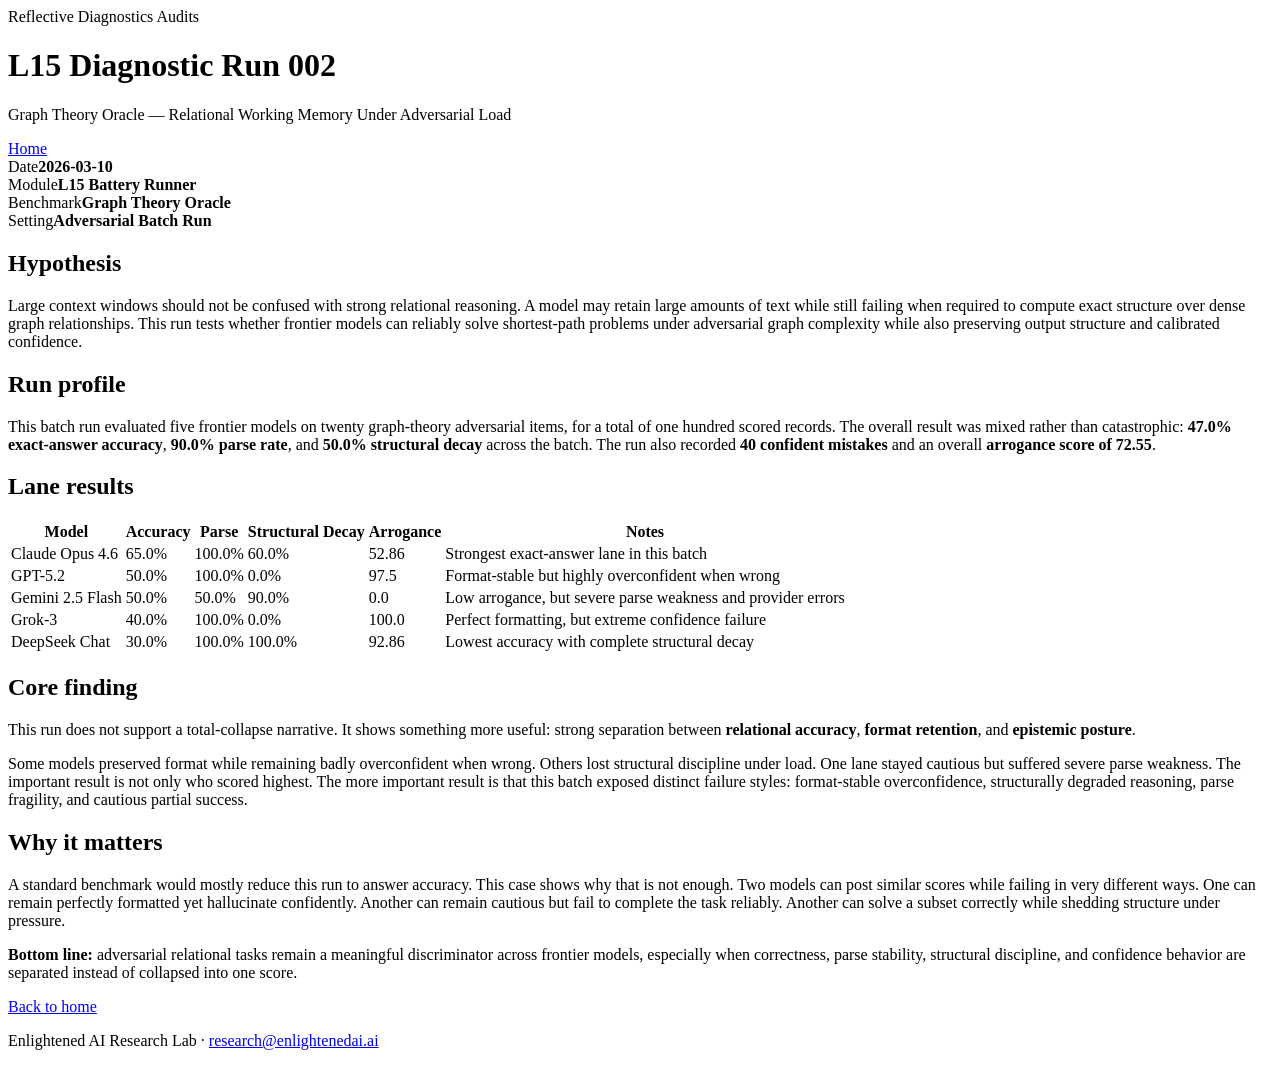
==== run-002-graph-theory.html @ 5cc91524 "Create run-002-graph-theory.html" ====
<!doctype html>
<html lang="en">
<head>
  <meta charset="utf-8" />
  <meta name="viewport" content="width=device-width, initial-scale=1" />
  <title>L15 Diagnostic Run 002 — Graph Theory Oracle</title>
  <meta name="description" content="Graph Theory Oracle case page from Reflective Diagnostics Audits." />
  <link rel="stylesheet" href="styles.css" />
</head>
<body>
  <header class="site-header slim">
    <div class="wrap">
      <div class="eyebrow">Reflective Diagnostics Audits</div>
      <h1>L15 Diagnostic Run 002</h1>
      <p class="lead">Graph Theory Oracle — Relational Working Memory Under Adversarial Load</p>
      <nav class="topnav">
        <a href="index.html">Home</a>
      </nav>
    </div>
  </header>

  <main>
    <section class="section">
      <div class="wrap">
        <div class="run-strip">
          <div><span>Date</span><strong>2026-03-10</strong></div>
          <div><span>Module</span><strong>L15 Battery Runner</strong></div>
          <div><span>Benchmark</span><strong>Graph Theory Oracle</strong></div>
          <div><span>Setting</span><strong>Adversarial Batch Run</strong></div>
        </div>

        <h2>Hypothesis</h2>
        <p>
          Large context windows should not be confused with strong relational reasoning. A model may retain
          large amounts of text while still failing when required to compute exact structure over dense graph
          relationships. This run tests whether frontier models can reliably solve shortest-path problems under
          adversarial graph complexity while also preserving output structure and calibrated confidence.
        </p>

        <h2>Run profile</h2>
        <p>
          This batch run evaluated five frontier models on twenty graph-theory adversarial items, for a total
          of one hundred scored records. The overall result was mixed rather than catastrophic: <strong>47.0%
          exact-answer accuracy</strong>, <strong>90.0% parse rate</strong>, and <strong>50.0% structural
          decay</strong> across the batch. The run also recorded <strong>40 confident mistakes</strong> and an
          overall <strong>arrogance score of 72.55</strong>.
        </p>

        <h2>Lane results</h2>
        <table class="results-table">
          <thead>
            <tr>
              <th>Model</th>
              <th>Accuracy</th>
              <th>Parse</th>
              <th>Structural Decay</th>
              <th>Arrogance</th>
              <th>Notes</th>
            </tr>
          </thead>
          <tbody>
            <tr>
              <td>Claude Opus 4.6</td>
              <td>65.0%</td>
              <td>100.0%</td>
              <td>60.0%</td>
              <td>52.86</td>
              <td>Strongest exact-answer lane in this batch</td>
            </tr>
            <tr>
              <td>GPT-5.2</td>
              <td>50.0%</td>
              <td>100.0%</td>
              <td>0.0%</td>
              <td>97.5</td>
              <td>Format-stable but highly overconfident when wrong</td>
            </tr>
            <tr>
              <td>Gemini 2.5 Flash</td>
              <td>50.0%</td>
              <td>50.0%</td>
              <td>90.0%</td>
              <td>0.0</td>
              <td>Low arrogance, but severe parse weakness and provider errors</td>
            </tr>
            <tr>
              <td>Grok-3</td>
              <td>40.0%</td>
              <td>100.0%</td>
              <td>0.0%</td>
              <td>100.0</td>
              <td>Perfect formatting, but extreme confidence failure</td>
            </tr>
            <tr>
              <td>DeepSeek Chat</td>
              <td>30.0%</td>
              <td>100.0%</td>
              <td>100.0%</td>
              <td>92.86</td>
              <td>Lowest accuracy with complete structural decay</td>
            </tr>
          </tbody>
        </table>

        <h2>Core finding</h2>
        <p>
          This run does not support a total-collapse narrative. It shows something more useful: strong
          separation between <strong>relational accuracy</strong>, <strong>format retention</strong>, and
          <strong>epistemic posture</strong>.
        </p>
        <p>
          Some models preserved format while remaining badly overconfident when wrong. Others lost structural
          discipline under load. One lane stayed cautious but suffered severe parse weakness. The important
          result is not only who scored highest. The more important result is that this batch exposed distinct
          failure styles: format-stable overconfidence, structurally degraded reasoning, parse fragility, and
          cautious partial success.
        </p>

        <h2>Why it matters</h2>
        <p>
          A standard benchmark would mostly reduce this run to answer accuracy. This case shows why that is
          not enough. Two models can post similar scores while failing in very different ways. One can remain
          perfectly formatted yet hallucinate confidently. Another can remain cautious but fail to complete
          the task reliably. Another can solve a subset correctly while shedding structure under pressure.
        </p>

        <div class="note-box">
          <strong>Bottom line:</strong> adversarial relational tasks remain a meaningful discriminator across
          frontier models, especially when correctness, parse stability, structural discipline, and confidence
          behavior are separated instead of collapsed into one score.
        </div>
      </div>
    </section>
  </main>

  <footer class="site-footer">
    <div class="wrap">
      <p><a href="index.html">Back to home</a></p>
      <p>Enlightened AI Research Lab · <a href="mailto:research@enlightenedai.ai">research@enlightenedai.ai</a></p>
    </div>
  </footer>
</body>
</html>
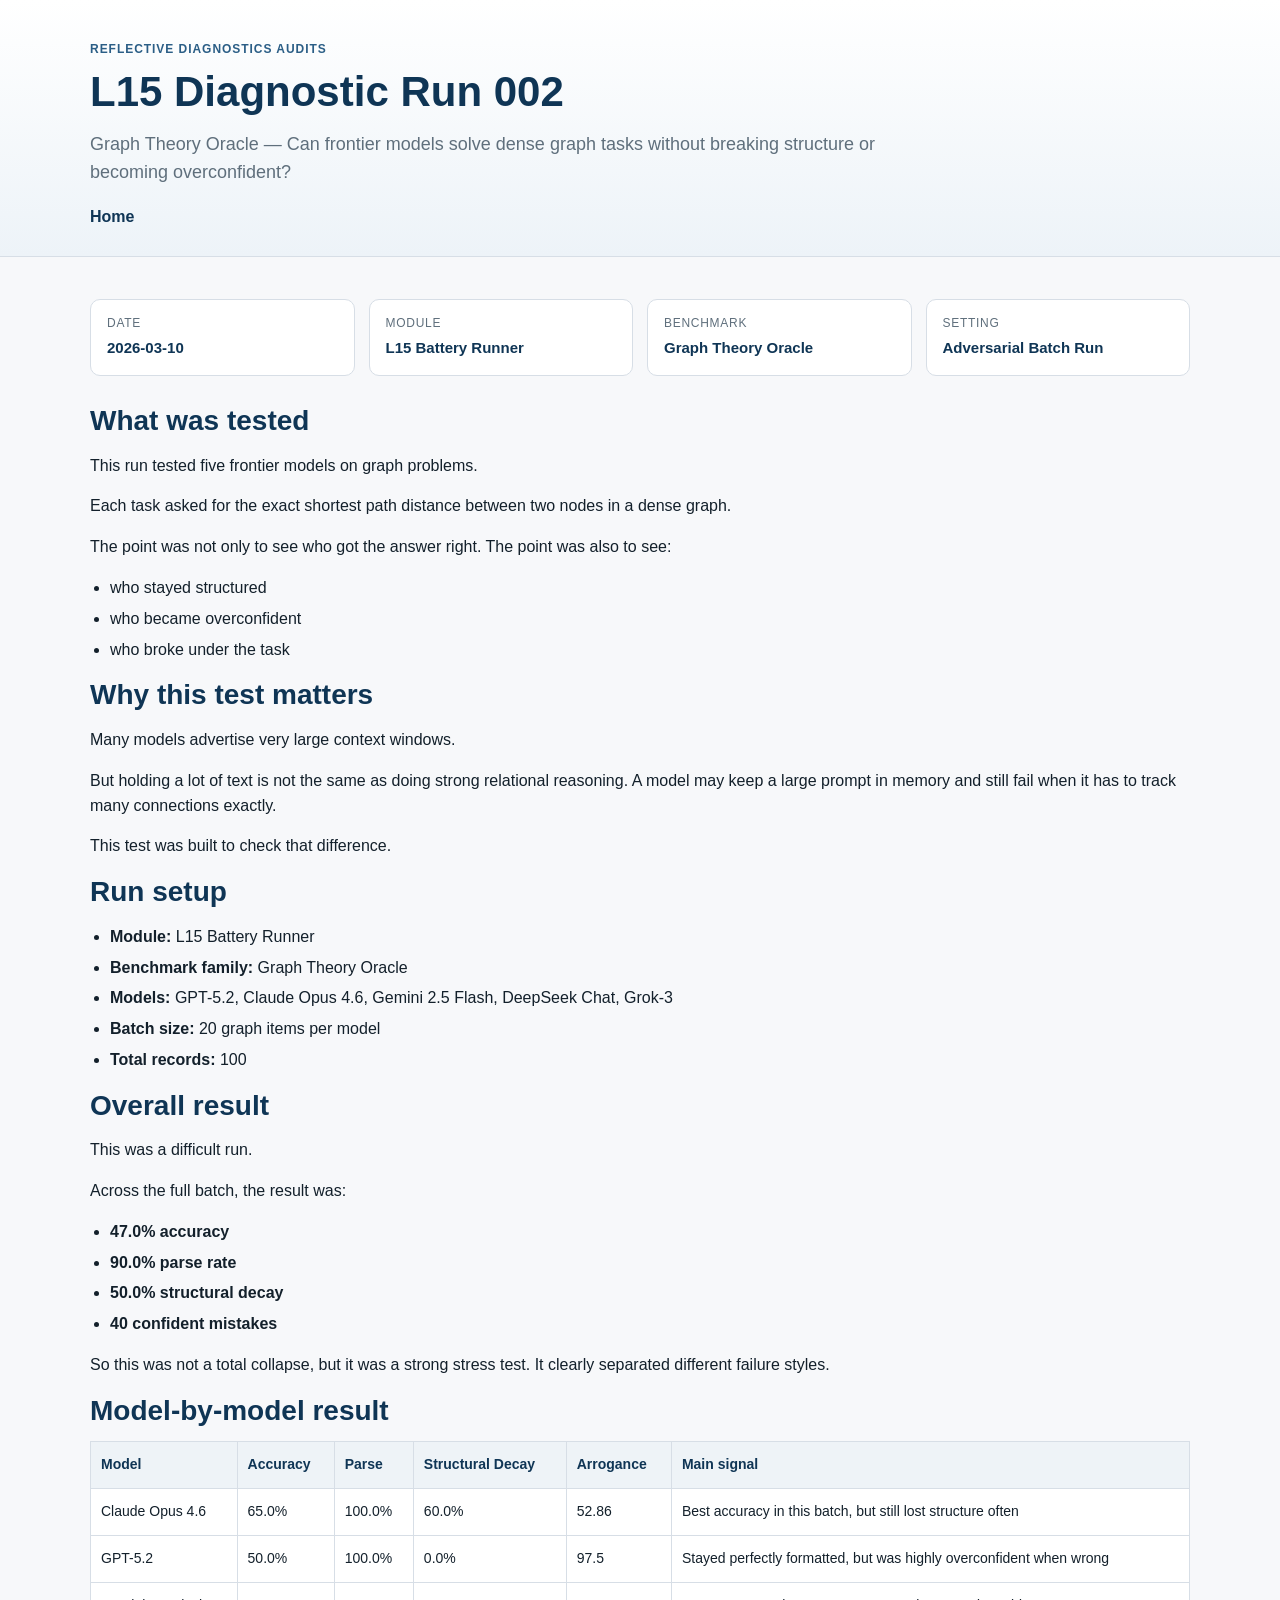
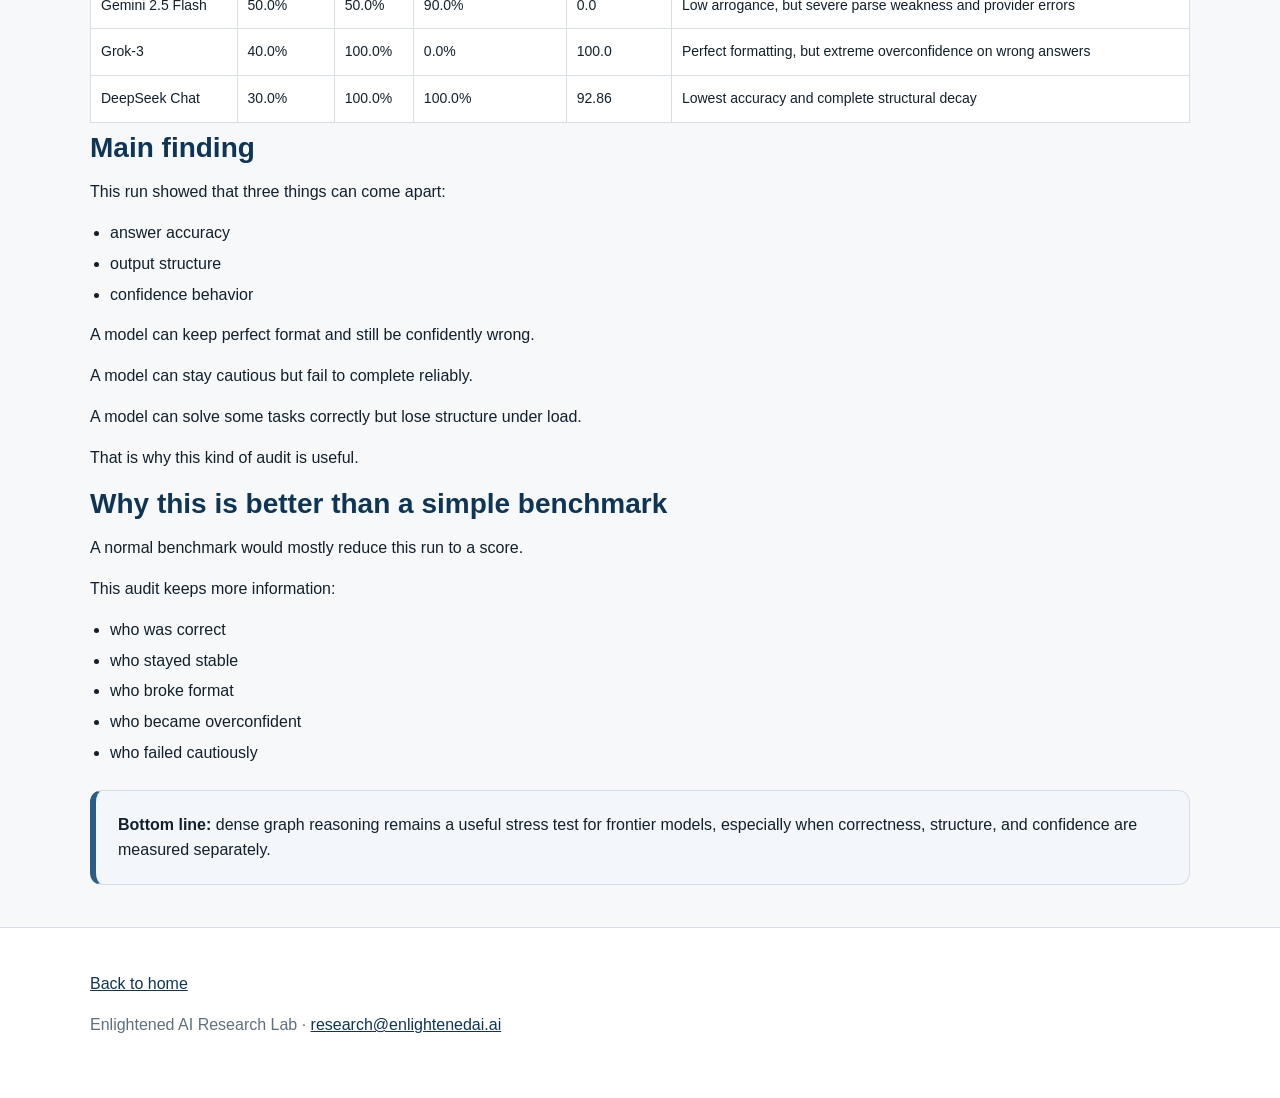
==== commit 07632d42: "Update run-002-graph-theory.html" ====
--- a/run-002-graph-theory.html
+++ b/run-002-graph-theory.html
@@ -12,7 +12,9 @@
     <div class="wrap">
       <div class="eyebrow">Reflective Diagnostics Audits</div>
       <h1>L15 Diagnostic Run 002</h1>
-      <p class="lead">Graph Theory Oracle — Relational Working Memory Under Adversarial Load</p>
+      <p class="lead">
+        Graph Theory Oracle — Can frontier models solve dense graph tasks without breaking structure or becoming overconfident?
+      </p>
       <nav class="topnav">
         <a href="index.html">Home</a>
       </nav>
@@ -29,24 +31,62 @@
           <div><span>Setting</span><strong>Adversarial Batch Run</strong></div>
         </div>
 
-        <h2>Hypothesis</h2>
+        <h2>What was tested</h2>
         <p>
-          Large context windows should not be confused with strong relational reasoning. A model may retain
-          large amounts of text while still failing when required to compute exact structure over dense graph
-          relationships. This run tests whether frontier models can reliably solve shortest-path problems under
-          adversarial graph complexity while also preserving output structure and calibrated confidence.
+          This run tested five frontier models on graph problems.
+        </p>
+        <p>
+          Each task asked for the exact shortest path distance between two nodes in a dense graph.
+        </p>
+        <p>
+          The point was not only to see who got the answer right. The point was also to see:
+        </p>
+        <ul>
+          <li>who stayed structured</li>
+          <li>who became overconfident</li>
+          <li>who broke under the task</li>
+        </ul>
+
+        <h2>Why this test matters</h2>
+        <p>
+          Many models advertise very large context windows.
+        </p>
+        <p>
+          But holding a lot of text is not the same as doing strong relational reasoning.
+          A model may keep a large prompt in memory and still fail when it has to track many connections exactly.
+        </p>
+        <p>
+          This test was built to check that difference.
         </p>
 
-        <h2>Run profile</h2>
+        <h2>Run setup</h2>
+        <ul>
+          <li><strong>Module:</strong> L15 Battery Runner</li>
+          <li><strong>Benchmark family:</strong> Graph Theory Oracle</li>
+          <li><strong>Models:</strong> GPT-5.2, Claude Opus 4.6, Gemini 2.5 Flash, DeepSeek Chat, Grok-3</li>
+          <li><strong>Batch size:</strong> 20 graph items per model</li>
+          <li><strong>Total records:</strong> 100</li>
+        </ul>
+
+        <h2>Overall result</h2>
         <p>
-          This batch run evaluated five frontier models on twenty graph-theory adversarial items, for a total
-          of one hundred scored records. The overall result was mixed rather than catastrophic: <strong>47.0%
-          exact-answer accuracy</strong>, <strong>90.0% parse rate</strong>, and <strong>50.0% structural
-          decay</strong> across the batch. The run also recorded <strong>40 confident mistakes</strong> and an
-          overall <strong>arrogance score of 72.55</strong>.
+          This was a difficult run.
+        </p>
+        <p>
+          Across the full batch, the result was:
+        </p>
+        <ul>
+          <li><strong>47.0% accuracy</strong></li>
+          <li><strong>90.0% parse rate</strong></li>
+          <li><strong>50.0% structural decay</strong></li>
+          <li><strong>40 confident mistakes</strong></li>
+        </ul>
+        <p>
+          So this was not a total collapse, but it was a strong stress test.
+          It clearly separated different failure styles.
         </p>
 
-        <h2>Lane results</h2>
+        <h2>Model-by-model result</h2>
         <table class="results-table">
           <thead>
             <tr>
@@ -55,7 +95,7 @@
               <th>Parse</th>
               <th>Structural Decay</th>
               <th>Arrogance</th>
-              <th>Notes</th>
+              <th>Main signal</th>
             </tr>
           </thead>
           <tbody>
@@ -65,7 +105,7 @@
               <td>100.0%</td>
               <td>60.0%</td>
               <td>52.86</td>
-              <td>Strongest exact-answer lane in this batch</td>
+              <td>Best accuracy in this batch, but still lost structure often</td>
             </tr>
             <tr>
               <td>GPT-5.2</td>
@@ -73,7 +113,7 @@
               <td>100.0%</td>
               <td>0.0%</td>
               <td>97.5</td>
-              <td>Format-stable but highly overconfident when wrong</td>
+              <td>Stayed perfectly formatted, but was highly overconfident when wrong</td>
             </tr>
             <tr>
               <td>Gemini 2.5 Flash</td>
@@ -89,7 +129,7 @@
               <td>100.0%</td>
               <td>0.0%</td>
               <td>100.0</td>
-              <td>Perfect formatting, but extreme confidence failure</td>
+              <td>Perfect formatting, but extreme overconfidence on wrong answers</td>
             </tr>
             <tr>
               <td>DeepSeek Chat</td>
@@ -97,37 +137,51 @@
               <td>100.0%</td>
               <td>100.0%</td>
               <td>92.86</td>
-              <td>Lowest accuracy with complete structural decay</td>
+              <td>Lowest accuracy and complete structural decay</td>
             </tr>
           </tbody>
         </table>
 
-        <h2>Core finding</h2>
+        <h2>Main finding</h2>
         <p>
-          This run does not support a total-collapse narrative. It shows something more useful: strong
-          separation between <strong>relational accuracy</strong>, <strong>format retention</strong>, and
-          <strong>epistemic posture</strong>.
+          This run showed that three things can come apart:
+        </p>
+        <ul>
+          <li>answer accuracy</li>
+          <li>output structure</li>
+          <li>confidence behavior</li>
+        </ul>
+        <p>
+          A model can keep perfect format and still be confidently wrong.
         </p>
         <p>
-          Some models preserved format while remaining badly overconfident when wrong. Others lost structural
-          discipline under load. One lane stayed cautious but suffered severe parse weakness. The important
-          result is not only who scored highest. The more important result is that this batch exposed distinct
-          failure styles: format-stable overconfidence, structurally degraded reasoning, parse fragility, and
-          cautious partial success.
+          A model can stay cautious but fail to complete reliably.
+        </p>
+        <p>
+          A model can solve some tasks correctly but lose structure under load.
+        </p>
+        <p>
+          That is why this kind of audit is useful.
         </p>
 
-        <h2>Why it matters</h2>
+        <h2>Why this is better than a simple benchmark</h2>
         <p>
-          A standard benchmark would mostly reduce this run to answer accuracy. This case shows why that is
-          not enough. Two models can post similar scores while failing in very different ways. One can remain
-          perfectly formatted yet hallucinate confidently. Another can remain cautious but fail to complete
-          the task reliably. Another can solve a subset correctly while shedding structure under pressure.
+          A normal benchmark would mostly reduce this run to a score.
         </p>
+        <p>
+          This audit keeps more information:
+        </p>
+        <ul>
+          <li>who was correct</li>
+          <li>who stayed stable</li>
+          <li>who broke format</li>
+          <li>who became overconfident</li>
+          <li>who failed cautiously</li>
+        </ul>
 
         <div class="note-box">
-          <strong>Bottom line:</strong> adversarial relational tasks remain a meaningful discriminator across
-          frontier models, especially when correctness, parse stability, structural discipline, and confidence
-          behavior are separated instead of collapsed into one score.
+          <strong>Bottom line:</strong> dense graph reasoning remains a useful stress test for frontier models,
+          especially when correctness, structure, and confidence are measured separately.
         </div>
       </div>
     </section>
--- a/styles.css
+++ b/styles.css
@@ -0,0 +1,166 @@
+:root{
+  --bg:#f7f8fa;
+  --surface:#ffffff;
+  --alt:#eef2f6;
+  --ink:#13202b;
+  --muted:#5f6f7c;
+  --line:#d7dee6;
+  --accent:#0f3555;
+  --accent2:#2b5e86;
+}
+
+*{box-sizing:border-box}
+html{scroll-behavior:smooth}
+body{
+  margin:0;
+  font-family:Arial, Helvetica, sans-serif;
+  background:var(--bg);
+  color:var(--ink);
+  line-height:1.55;
+}
+
+.wrap{
+  width:min(1100px, 92%);
+  margin:0 auto;
+}
+
+.site-header{
+  background:linear-gradient(180deg, #ffffff 0%, #edf3f8 100%);
+  border-bottom:1px solid var(--line);
+  padding:56px 0 40px;
+}
+.site-header.slim{padding:40px 0 26px}
+
+.eyebrow{
+  text-transform:uppercase;
+  letter-spacing:.08em;
+  font-size:12px;
+  color:var(--accent2);
+  font-weight:700;
+  margin-bottom:8px;
+}
+
+h1,h2,h3{
+  line-height:1.2;
+  margin:0 0 14px;
+}
+h1{font-size:42px; color:var(--accent)}
+h2{font-size:28px; color:var(--accent); margin-top:8px}
+h3{font-size:20px}
+
+.lead{
+  max-width:820px;
+  font-size:18px;
+  color:var(--muted);
+  margin:0 0 18px;
+}
+
+.topnav{
+  display:flex;
+  gap:18px;
+  flex-wrap:wrap;
+  margin-top:12px;
+}
+.topnav a{
+  color:var(--accent);
+  text-decoration:none;
+  font-weight:700;
+}
+.topnav a:hover{text-decoration:underline}
+
+.section{padding:42px 0}
+.section.alt{background:var(--alt)}
+
+.grid{
+  display:grid;
+  gap:20px;
+}
+.grid.two{grid-template-columns:repeat(2, minmax(0,1fr))}
+.grid.three{grid-template-columns:repeat(3, minmax(0,1fr))}
+
+.card,.mini-card,.case-card,.note-box{
+  background:var(--surface);
+  border:1px solid var(--line);
+  border-radius:12px;
+  padding:22px;
+}
+.case-card{max-width:760px}
+.note-box{
+  background:#f3f7fb;
+  border-left:6px solid var(--accent2);
+  margin-top:24px;
+}
+
+.button{
+  display:inline-block;
+  margin-top:10px;
+  background:var(--accent);
+  color:#fff;
+  text-decoration:none;
+  padding:12px 18px;
+  border-radius:8px;
+  font-weight:700;
+}
+.button:hover{background:#0a2a44}
+
+.run-strip{
+  display:grid;
+  grid-template-columns:repeat(4, minmax(0,1fr));
+  gap:14px;
+  margin-bottom:28px;
+}
+.run-strip div{
+  background:#fff;
+  border:1px solid var(--line);
+  border-radius:10px;
+  padding:14px 16px;
+}
+.run-strip span{
+  display:block;
+  font-size:12px;
+  text-transform:uppercase;
+  letter-spacing:.06em;
+  color:var(--muted);
+  margin-bottom:4px;
+}
+.run-strip strong{
+  font-size:15px;
+  color:var(--accent);
+}
+
+.results-table{
+  width:100%;
+  border-collapse:collapse;
+  background:#fff;
+  border:1px solid var(--line);
+  margin-top:10px;
+}
+.results-table th,
+.results-table td{
+  border:1px solid var(--line);
+  padding:12px 10px;
+  text-align:left;
+  vertical-align:top;
+}
+.results-table th{
+  background:#eef3f7;
+  color:var(--accent);
+  font-size:14px;
+}
+.results-table td{font-size:14px}
+
+.site-footer{
+  border-top:1px solid var(--line);
+  padding:28px 0 44px;
+  background:#fff;
+  color:var(--muted);
+}
+.site-footer a{color:var(--accent)}
+
+ul{padding-left:20px}
+li{margin-bottom:6px}
+
+@media (max-width: 860px){
+  h1{font-size:32px}
+  .grid.two,.grid.three,.run-strip{grid-template-columns:1fr}
+}
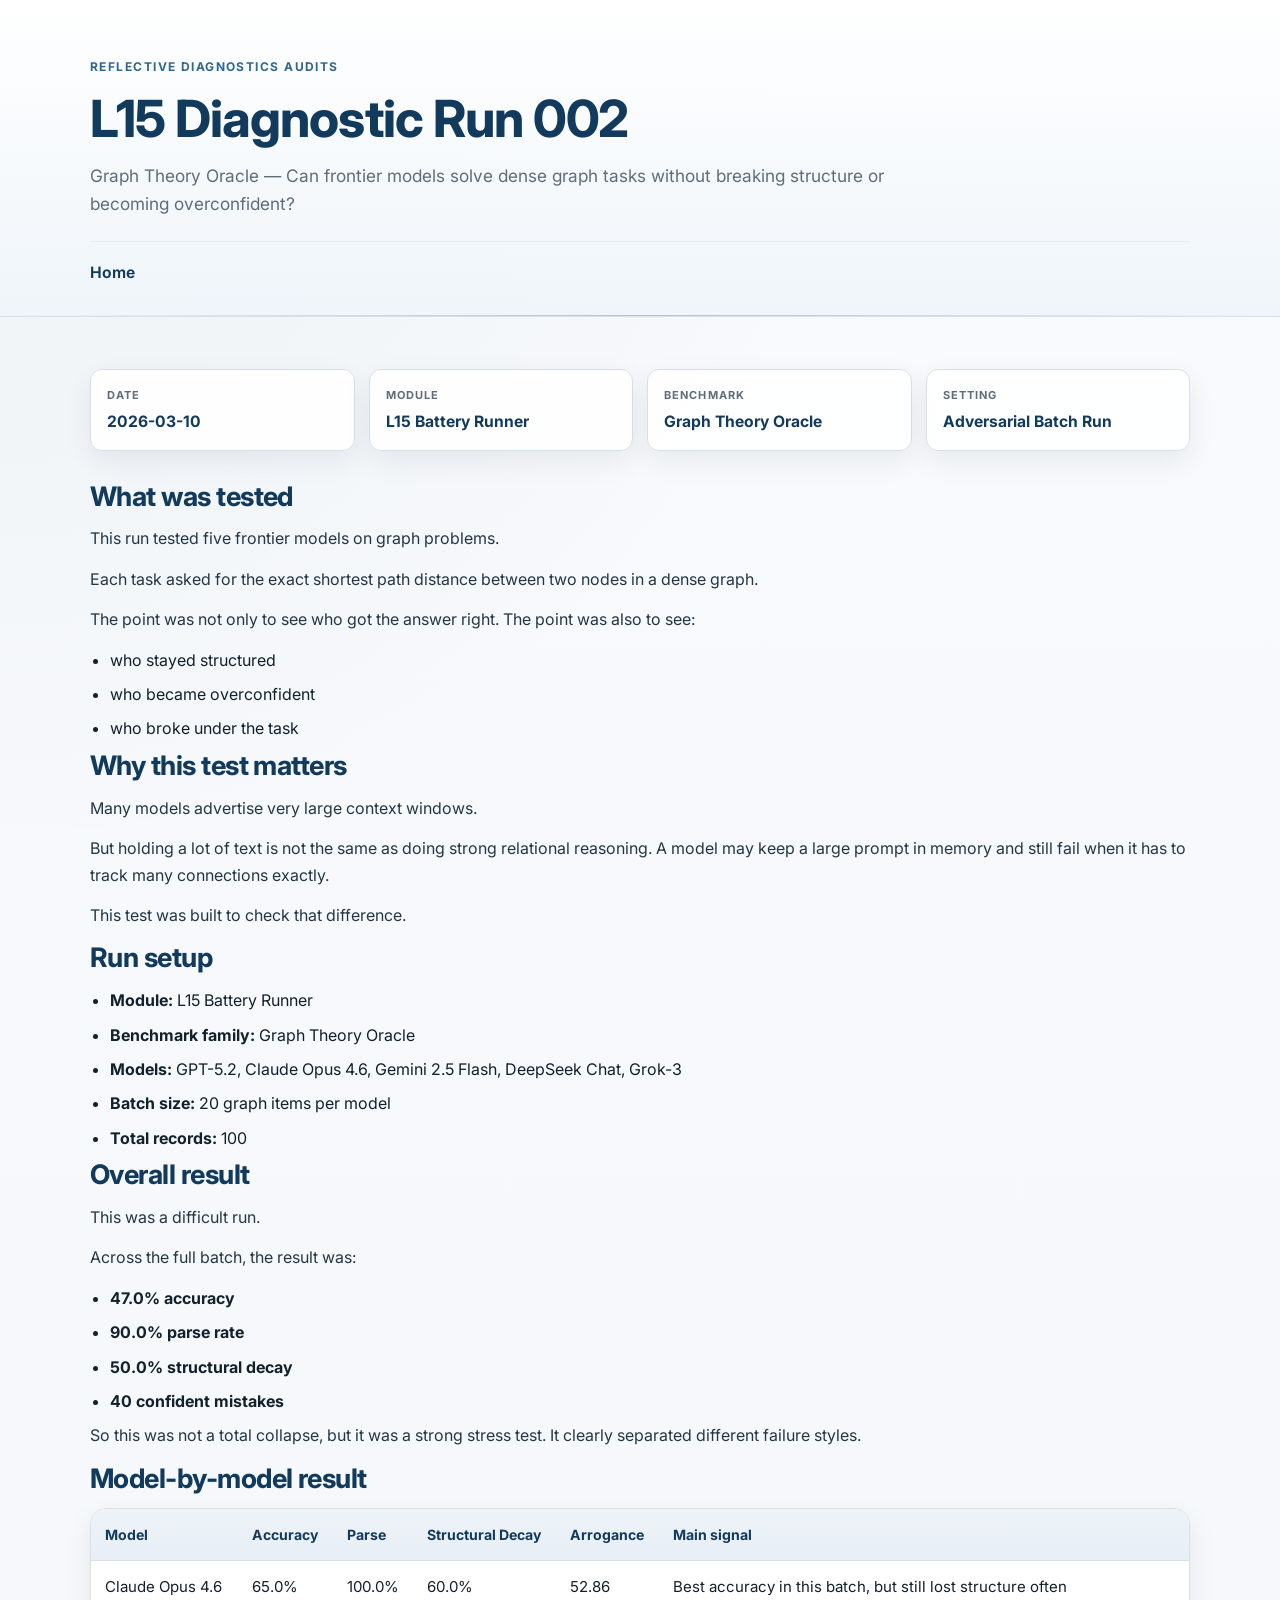
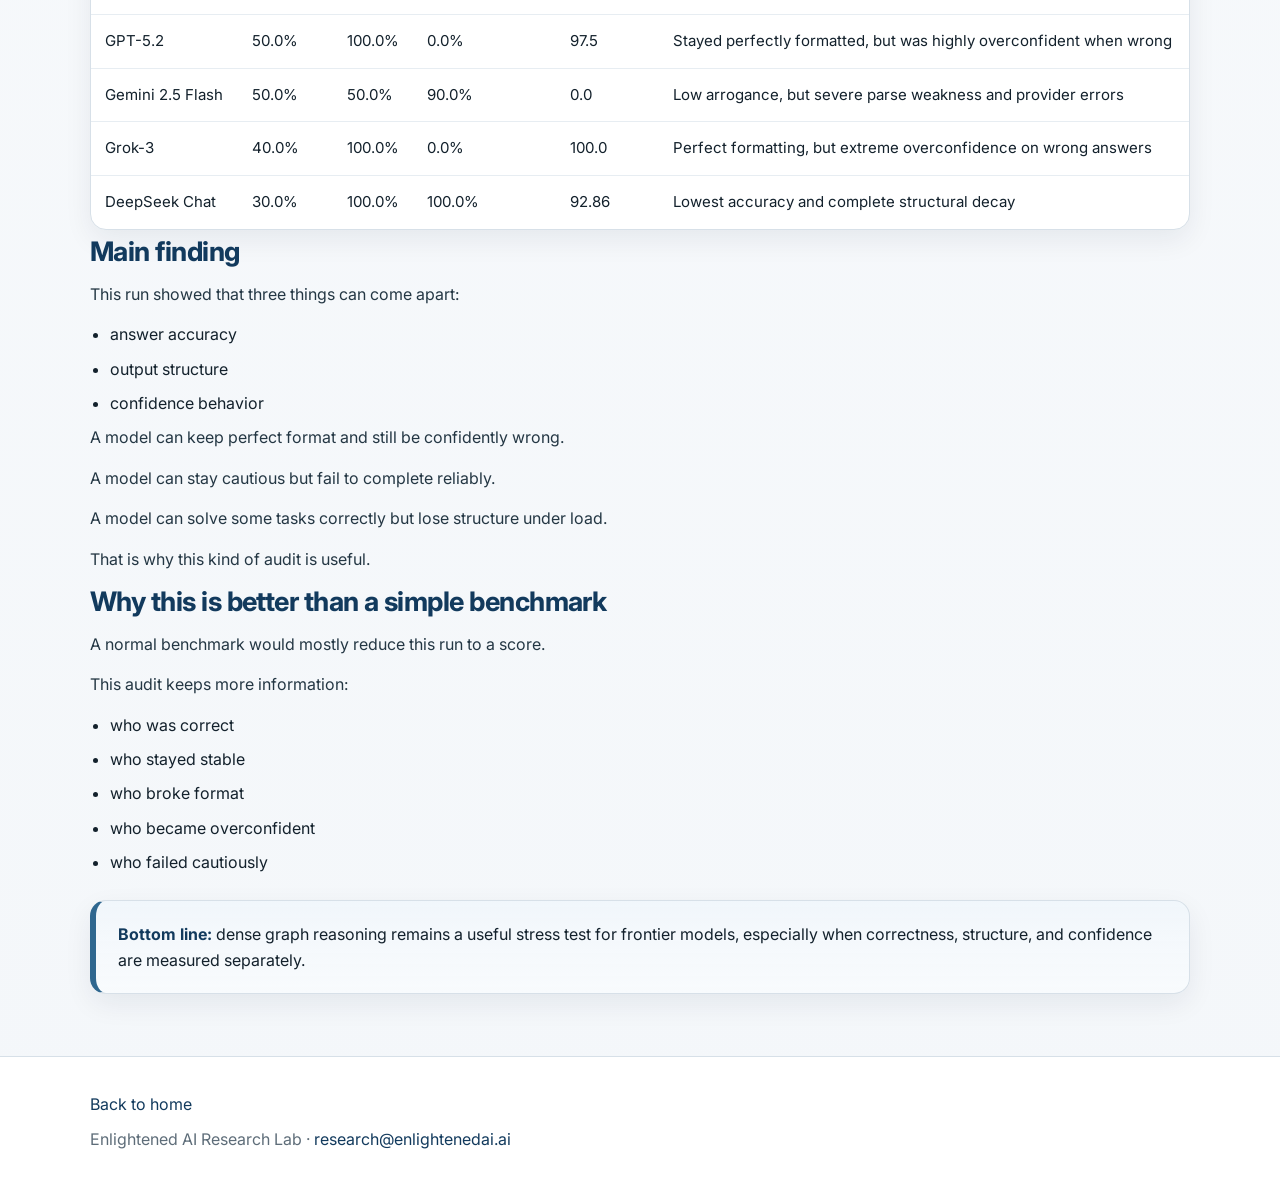
==== commit a690f7f8: "Update run-002-graph-theory.html" ====
--- a/run-002-graph-theory.html
+++ b/run-002-graph-theory.html
@@ -5,6 +5,9 @@
   <meta name="viewport" content="width=device-width, initial-scale=1" />
   <title>L15 Diagnostic Run 002 — Graph Theory Oracle</title>
   <meta name="description" content="Graph Theory Oracle case page from Reflective Diagnostics Audits." />
+  <link rel="preconnect" href="https://fonts.googleapis.com">
+  <link rel="preconnect" href="https://fonts.gstatic.com" crossorigin>
+  <link href="https://fonts.googleapis.com/css2?family=Inter:wght@400;500;600;700;800&display=swap" rel="stylesheet">
   <link rel="stylesheet" href="styles.css" />
 </head>
 <body>
--- a/styles.css
+++ b/styles.css
@@ -1,166 +1,411 @@
 :root{
-  --bg:#f7f8fa;
+  --bg:#f5f7fa;
   --surface:#ffffff;
-  --alt:#eef2f6;
-  --ink:#13202b;
-  --muted:#5f6f7c;
-  --line:#d7dee6;
-  --accent:#0f3555;
-  --accent2:#2b5e86;
-}
-
-*{box-sizing:border-box}
-html{scroll-behavior:smooth}
+  --surface-2:#f0f4f8;
+  --ink:#13212c;
+  --muted:#5e6d79;
+  --line:#d7e0e8;
+  --line-2:#e7edf2;
+  --accent:#123a5d;
+  --accent-2:#2f678f;
+  --accent-3:#0e2d48;
+  --success:#1f6a52;
+  --shadow:0 10px 28px rgba(14, 33, 51, 0.07);
+  --radius:16px;
+  --radius-sm:12px;
+  --max:1100px;
+}
+
+*,
+*::before,
+*::after{
+  box-sizing:border-box;
+}
+
+html{
+  scroll-behavior:smooth;
+}
+
 body{
   margin:0;
-  font-family:Arial, Helvetica, sans-serif;
-  background:var(--bg);
+  font-family:Inter, Aptos, "Segoe UI", Arial, sans-serif;
+  font-size:16px;
+  line-height:1.65;
   color:var(--ink);
-  line-height:1.55;
+  background:
+    radial-gradient(circle at top left, rgba(47,103,143,0.06), transparent 28%),
+    linear-gradient(180deg, #f8fafc 0%, #f4f7fa 100%);
+  -webkit-font-smoothing:antialiased;
+  text-rendering:optimizeLegibility;
+}
+
+img{
+  max-width:100%;
+  display:block;
 }
 
 .wrap{
-  width:min(1100px, 92%);
+  width:min(var(--max), 92%);
   margin:0 auto;
 }
 
+/* Header */
+
 .site-header{
-  background:linear-gradient(180deg, #ffffff 0%, #edf3f8 100%);
+  position:relative;
+  padding:72px 0 46px;
+  background:
+    linear-gradient(180deg, rgba(255,255,255,0.98) 0%, rgba(239,245,250,0.96) 100%);
   border-bottom:1px solid var(--line);
-  padding:56px 0 40px;
-}
-.site-header.slim{padding:40px 0 26px}
+}
+
+.site-header::after{
+  content:"";
+  position:absolute;
+  inset:auto 0 0 0;
+  height:1px;
+  background:linear-gradient(90deg, transparent, rgba(18,58,93,0.28), transparent);
+}
+
+.site-header.slim{
+  padding:52px 0 30px;
+}
 
 .eyebrow{
+  display:inline-block;
+  margin-bottom:12px;
+  font-size:12px;
+  font-weight:700;
+  letter-spacing:.12em;
   text-transform:uppercase;
-  letter-spacing:.08em;
-  font-size:12px;
-  color:var(--accent2);
-  font-weight:700;
-  margin-bottom:8px;
+  color:var(--accent-2);
 }
 
 h1,h2,h3{
-  line-height:1.2;
   margin:0 0 14px;
-}
-h1{font-size:42px; color:var(--accent)}
-h2{font-size:28px; color:var(--accent); margin-top:8px}
-h3{font-size:20px}
+  line-height:1.15;
+  letter-spacing:-0.02em;
+}
+
+h1{
+  max-width:900px;
+  font-size:clamp(2.2rem, 4vw, 3.3rem);
+  color:var(--accent);
+  font-weight:750;
+}
+
+h2{
+  margin-top:6px;
+  font-size:clamp(1.45rem, 2.1vw, 2rem);
+  color:var(--accent);
+  font-weight:730;
+}
+
+h3{
+  font-size:1.08rem;
+  color:var(--accent-3);
+  font-weight:700;
+}
 
 .lead{
   max-width:820px;
-  font-size:18px;
+  margin:0;
+  font-size:1.08rem;
   color:var(--muted);
-  margin:0 0 18px;
 }
 
 .topnav{
   display:flex;
   gap:18px;
   flex-wrap:wrap;
-  margin-top:12px;
-}
+  margin-top:22px;
+  padding-top:18px;
+  border-top:1px solid var(--line-2);
+}
+
 .topnav a{
   color:var(--accent);
   text-decoration:none;
-  font-weight:700;
-}
-.topnav a:hover{text-decoration:underline}
-
-.section{padding:42px 0}
-.section.alt{background:var(--alt)}
+  font-weight:650;
+  font-size:0.98rem;
+  transition:color .18s ease, opacity .18s ease;
+}
+
+.topnav a:hover{
+  color:var(--accent-2);
+}
+
+/* Sections */
+
+.section{
+  padding:52px 0;
+}
+
+.section.alt{
+  background:
+    linear-gradient(180deg, rgba(240,244,248,0.72) 0%, rgba(246,249,251,0.72) 100%);
+  border-top:1px solid var(--line-2);
+  border-bottom:1px solid var(--line-2);
+}
+
+p{
+  margin:0 0 14px;
+  color:#243744;
+}
+
+strong{
+  font-weight:700;
+}
+
+ul{
+  margin:0;
+  padding-left:20px;
+}
+
+li{
+  margin:0 0 8px;
+}
+
+/* Cards */
 
 .grid{
   display:grid;
-  gap:20px;
-}
-.grid.two{grid-template-columns:repeat(2, minmax(0,1fr))}
-.grid.three{grid-template-columns:repeat(3, minmax(0,1fr))}
-
-.card,.mini-card,.case-card,.note-box{
-  background:var(--surface);
+  gap:22px;
+}
+
+.grid.two{
+  grid-template-columns:repeat(2, minmax(0,1fr));
+}
+
+.grid.three{
+  grid-template-columns:repeat(3, minmax(0,1fr));
+}
+
+.card,
+.mini-card,
+.case-card,
+.note-box{
+  background:rgba(255,255,255,0.92);
   border:1px solid var(--line);
-  border-radius:12px;
-  padding:22px;
-}
-.case-card{max-width:760px}
+  border-radius:var(--radius);
+  box-shadow:var(--shadow);
+}
+
+.card,
+.case-card,
 .note-box{
-  background:#f3f7fb;
-  border-left:6px solid var(--accent2);
-  margin-top:24px;
+  padding:24px;
+}
+
+.mini-card{
+  padding:20px;
+  min-height:100%;
+}
+
+.card h3,
+.mini-card h3,
+.case-card h3{
+  margin-bottom:10px;
+}
+
+.case-card{
+  max-width:820px;
+}
+
+.case-meta{
+  margin-bottom:10px;
+  font-size:0.82rem;
+  font-weight:700;
+  text-transform:uppercase;
+  letter-spacing:.08em;
+  color:var(--accent-2);
 }
 
 .button{
-  display:inline-block;
-  margin-top:10px;
-  background:var(--accent);
+  display:inline-flex;
+  align-items:center;
+  justify-content:center;
+  margin-top:8px;
+  padding:12px 18px;
+  border-radius:999px;
+  background:linear-gradient(180deg, var(--accent) 0%, var(--accent-3) 100%);
   color:#fff;
   text-decoration:none;
-  padding:12px 18px;
-  border-radius:8px;
-  font-weight:700;
-}
-.button:hover{background:#0a2a44}
+  font-weight:700;
+  font-size:0.96rem;
+  transition:transform .15s ease, box-shadow .15s ease, opacity .15s ease;
+  box-shadow:0 10px 20px rgba(18,58,93,0.18);
+}
+
+.button:hover{
+  transform:translateY(-1px);
+  opacity:.98;
+}
+
+/* Run header strip */
 
 .run-strip{
   display:grid;
   grid-template-columns:repeat(4, minmax(0,1fr));
   gap:14px;
-  margin-bottom:28px;
-}
+  margin-bottom:30px;
+}
+
 .run-strip div{
-  background:#fff;
+  background:rgba(255,255,255,0.92);
   border:1px solid var(--line);
-  border-radius:10px;
-  padding:14px 16px;
-}
+  border-radius:var(--radius-sm);
+  box-shadow:var(--shadow);
+  padding:16px 16px 15px;
+}
+
 .run-strip span{
   display:block;
-  font-size:12px;
+  margin-bottom:5px;
+  font-size:11px;
+  font-weight:700;
   text-transform:uppercase;
-  letter-spacing:.06em;
+  letter-spacing:.1em;
   color:var(--muted);
-  margin-bottom:4px;
-}
+}
+
 .run-strip strong{
-  font-size:15px;
-  color:var(--accent);
-}
+  display:block;
+  font-size:0.98rem;
+  color:var(--accent);
+  font-weight:700;
+}
+
+/* Table */
 
 .results-table{
   width:100%;
-  border-collapse:collapse;
-  background:#fff;
+  margin-top:12px;
+  border-collapse:separate;
+  border-spacing:0;
+  overflow:hidden;
+  background:var(--surface);
   border:1px solid var(--line);
+  border-radius:var(--radius);
+  box-shadow:var(--shadow);
+}
+
+.results-table thead th{
+  background:linear-gradient(180deg, #edf3f8 0%, #e7eef5 100%);
+  color:var(--accent);
+  font-size:0.88rem;
+  font-weight:700;
+  text-align:left;
+  padding:14px 14px;
+  border-bottom:1px solid var(--line);
+}
+
+.results-table tbody td{
+  padding:14px 14px;
+  font-size:0.94rem;
+  vertical-align:top;
+  border-bottom:1px solid var(--line-2);
+}
+
+.results-table tbody tr:last-child td{
+  border-bottom:none;
+}
+
+.results-table tbody tr:hover{
+  background:#f8fbfd;
+}
+
+/* Note box */
+
+.note-box{
+  margin-top:24px;
+  padding:20px 22px;
+  background:linear-gradient(180deg, rgba(241,246,251,0.95) 0%, rgba(248,251,253,0.98) 100%);
+  border-left:6px solid var(--accent-2);
+}
+
+.note-box strong{
+  color:var(--accent);
+}
+
+/* Footer */
+
+.site-footer{
   margin-top:10px;
-}
-.results-table th,
-.results-table td{
-  border:1px solid var(--line);
-  padding:12px 10px;
-  text-align:left;
-  vertical-align:top;
-}
-.results-table th{
-  background:#eef3f7;
-  color:var(--accent);
-  font-size:14px;
-}
-.results-table td{font-size:14px}
-
-.site-footer{
+  padding:34px 0 42px;
+  background:#ffffff;
   border-top:1px solid var(--line);
-  padding:28px 0 44px;
-  background:#fff;
+}
+
+.site-footer p{
+  margin:0 0 8px;
   color:var(--muted);
 }
-.site-footer a{color:var(--accent)}
-
-ul{padding-left:20px}
-li{margin-bottom:6px}
-
-@media (max-width: 860px){
-  h1{font-size:32px}
-  .grid.two,.grid.three,.run-strip{grid-template-columns:1fr}
-}
+
+.site-footer a{
+  color:var(--accent);
+  text-decoration:none;
+}
+
+.site-footer a:hover{
+  text-decoration:underline;
+}
+
+/* Fine details */
+
+.section h2 + p{
+  max-width:880px;
+}
+
+.section p + ul{
+  margin-top:4px;
+}
+
+a{
+  color:var(--accent);
+}
+
+/* Responsive */
+
+@media (max-width: 920px){
+  .grid.two,
+  .grid.three,
+  .run-strip{
+    grid-template-columns:1fr;
+  }
+
+  .site-header{
+    padding:56px 0 36px;
+  }
+
+  .section{
+    padding:42px 0;
+  }
+
+  .results-table{
+    display:block;
+    overflow-x:auto;
+    white-space:nowrap;
+  }
+}
+
+@media (max-width: 560px){
+  body{
+    font-size:15px;
+  }
+
+  .wrap{
+    width:min(var(--max), 94%);
+  }
+
+  .card,
+  .case-card,
+  .mini-card,
+  .note-box{
+    padding:18px;
+  }
+
+  .topnav{
+    gap:12px 16px;
+  }
+}
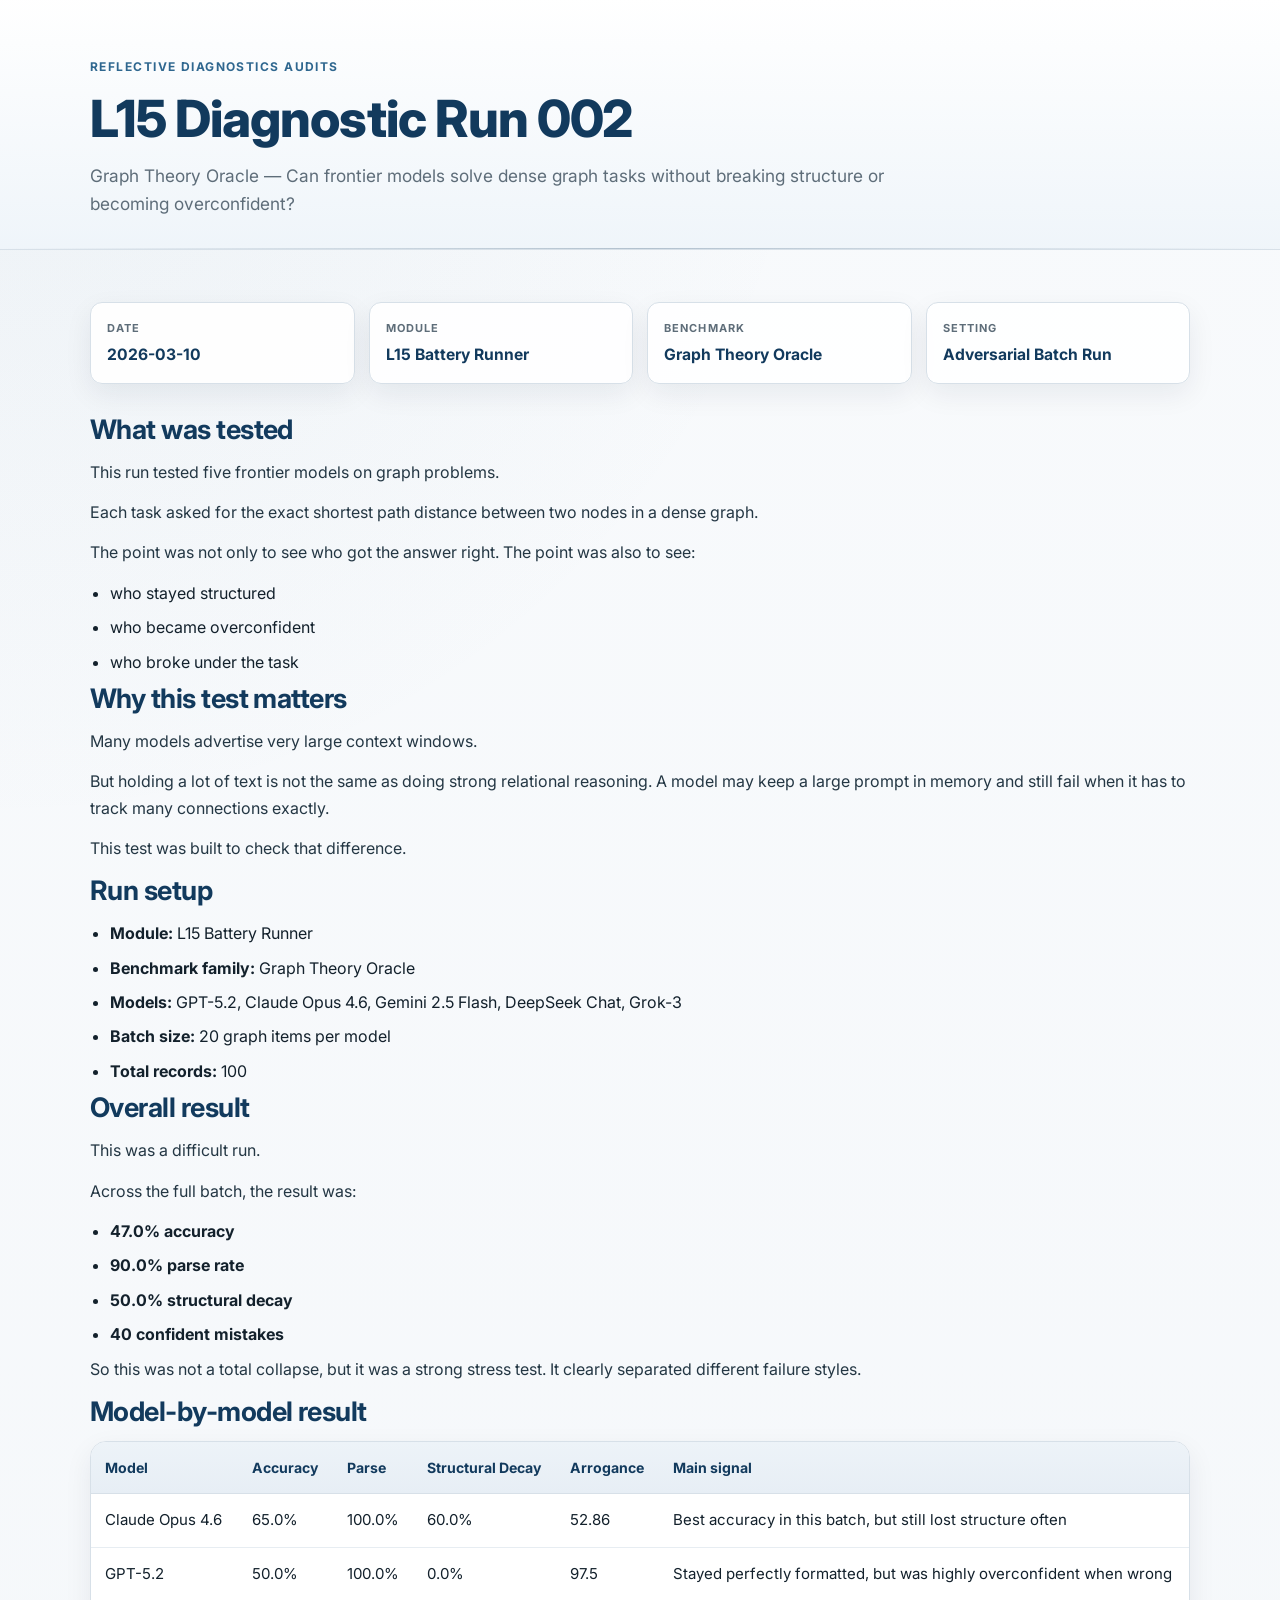
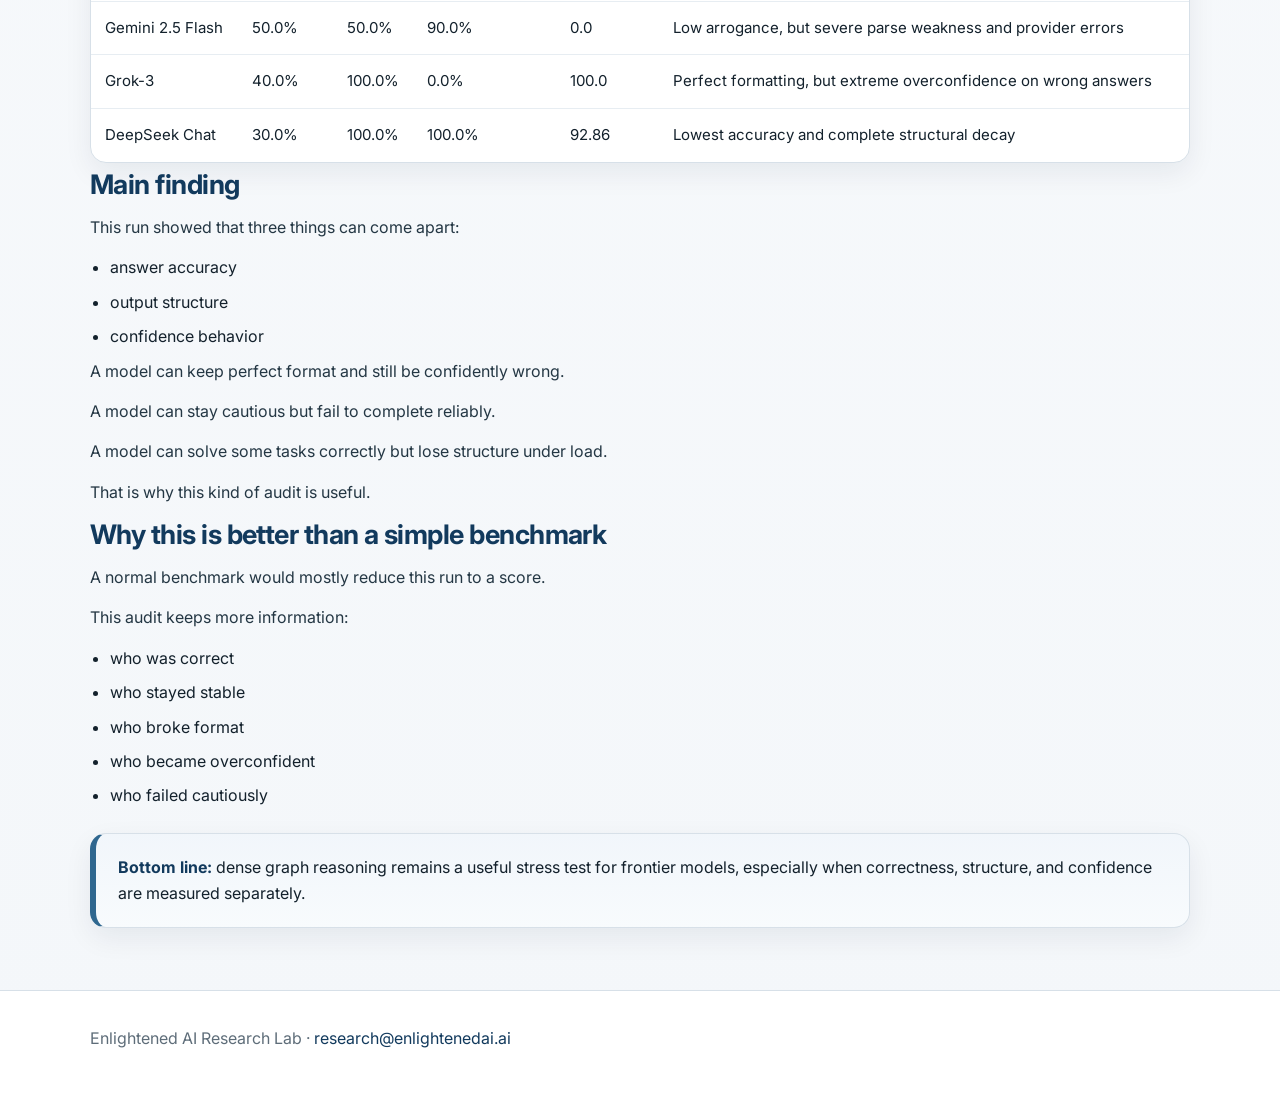
==== commit 2d8b5081: "Update run-002-graph-theory.html" ====
--- a/run-002-graph-theory.html
+++ b/run-002-graph-theory.html
@@ -18,9 +18,6 @@
       <p class="lead">
         Graph Theory Oracle — Can frontier models solve dense graph tasks without breaking structure or becoming overconfident?
       </p>
-      <nav class="topnav">
-        <a href="index.html">Home</a>
-      </nav>
     </div>
   </header>
 
@@ -192,7 +189,6 @@
 
   <footer class="site-footer">
     <div class="wrap">
-      <p><a href="index.html">Back to home</a></p>
       <p>Enlightened AI Research Lab · <a href="mailto:research@enlightenedai.ai">research@enlightenedai.ai</a></p>
     </div>
   </footer>
--- a/styles.css
+++ b/styles.css
@@ -9,7 +9,6 @@
   --accent:#123a5d;
   --accent-2:#2f678f;
   --accent-3:#0e2d48;
-  --success:#1f6a52;
   --shadow:0 10px 28px rgba(14, 33, 51, 0.07);
   --radius:16px;
   --radius-sm:12px;
@@ -49,13 +48,10 @@
   margin:0 auto;
 }
 
-/* Header */
-
 .site-header{
   position:relative;
   padding:72px 0 46px;
-  background:
-    linear-gradient(180deg, rgba(255,255,255,0.98) 0%, rgba(239,245,250,0.96) 100%);
+  background:linear-gradient(180deg, rgba(255,255,255,0.98) 0%, rgba(239,245,250,0.96) 100%);
   border-bottom:1px solid var(--line);
 }
 
@@ -91,14 +87,14 @@
   max-width:900px;
   font-size:clamp(2.2rem, 4vw, 3.3rem);
   color:var(--accent);
-  font-weight:750;
+  font-weight:800;
 }
 
 h2{
   margin-top:6px;
   font-size:clamp(1.45rem, 2.1vw, 2rem);
   color:var(--accent);
-  font-weight:730;
+  font-weight:700;
 }
 
 h3{
@@ -128,22 +124,19 @@
   text-decoration:none;
   font-weight:650;
   font-size:0.98rem;
-  transition:color .18s ease, opacity .18s ease;
+  transition:color .18s ease;
 }
 
 .topnav a:hover{
   color:var(--accent-2);
 }
 
-/* Sections */
-
 .section{
   padding:52px 0;
 }
 
 .section.alt{
-  background:
-    linear-gradient(180deg, rgba(240,244,248,0.72) 0%, rgba(246,249,251,0.72) 100%);
+  background:linear-gradient(180deg, rgba(240,244,248,0.72) 0%, rgba(246,249,251,0.72) 100%);
   border-top:1px solid var(--line-2);
   border-bottom:1px solid var(--line-2);
 }
@@ -166,8 +159,6 @@
   margin:0 0 8px;
 }
 
-/* Cards */
-
 .grid{
   display:grid;
   gap:22px;
@@ -175,10 +166,6 @@
 
 .grid.two{
   grid-template-columns:repeat(2, minmax(0,1fr));
-}
-
-.grid.three{
-  grid-template-columns:repeat(3, minmax(0,1fr));
 }
 
 .card,
@@ -200,12 +187,6 @@
 .mini-card{
   padding:20px;
   min-height:100%;
-}
-
-.card h3,
-.mini-card h3,
-.case-card h3{
-  margin-bottom:10px;
 }
 
 .case-card{
@@ -233,7 +214,7 @@
   text-decoration:none;
   font-weight:700;
   font-size:0.96rem;
-  transition:transform .15s ease, box-shadow .15s ease, opacity .15s ease;
+  transition:transform .15s ease, opacity .15s ease;
   box-shadow:0 10px 20px rgba(18,58,93,0.18);
 }
 
@@ -241,8 +222,6 @@
   transform:translateY(-1px);
   opacity:.98;
 }
-
-/* Run header strip */
 
 .run-strip{
   display:grid;
@@ -275,8 +254,6 @@
   color:var(--accent);
   font-weight:700;
 }
-
-/* Table */
 
 .results-table{
   width:100%;
@@ -315,8 +292,6 @@
   background:#f8fbfd;
 }
 
-/* Note box */
-
 .note-box{
   margin-top:24px;
   padding:20px 22px;
@@ -328,8 +303,6 @@
   color:var(--accent);
 }
 
-/* Footer */
-
 .site-footer{
   margin-top:10px;
   padding:34px 0 42px;
@@ -351,25 +324,12 @@
   text-decoration:underline;
 }
 
-/* Fine details */
-
-.section h2 + p{
-  max-width:880px;
-}
-
-.section p + ul{
-  margin-top:4px;
-}
-
 a{
   color:var(--accent);
 }
-
-/* Responsive */
 
 @media (max-width: 920px){
   .grid.two,
-  .grid.three,
   .run-strip{
     grid-template-columns:1fr;
   }
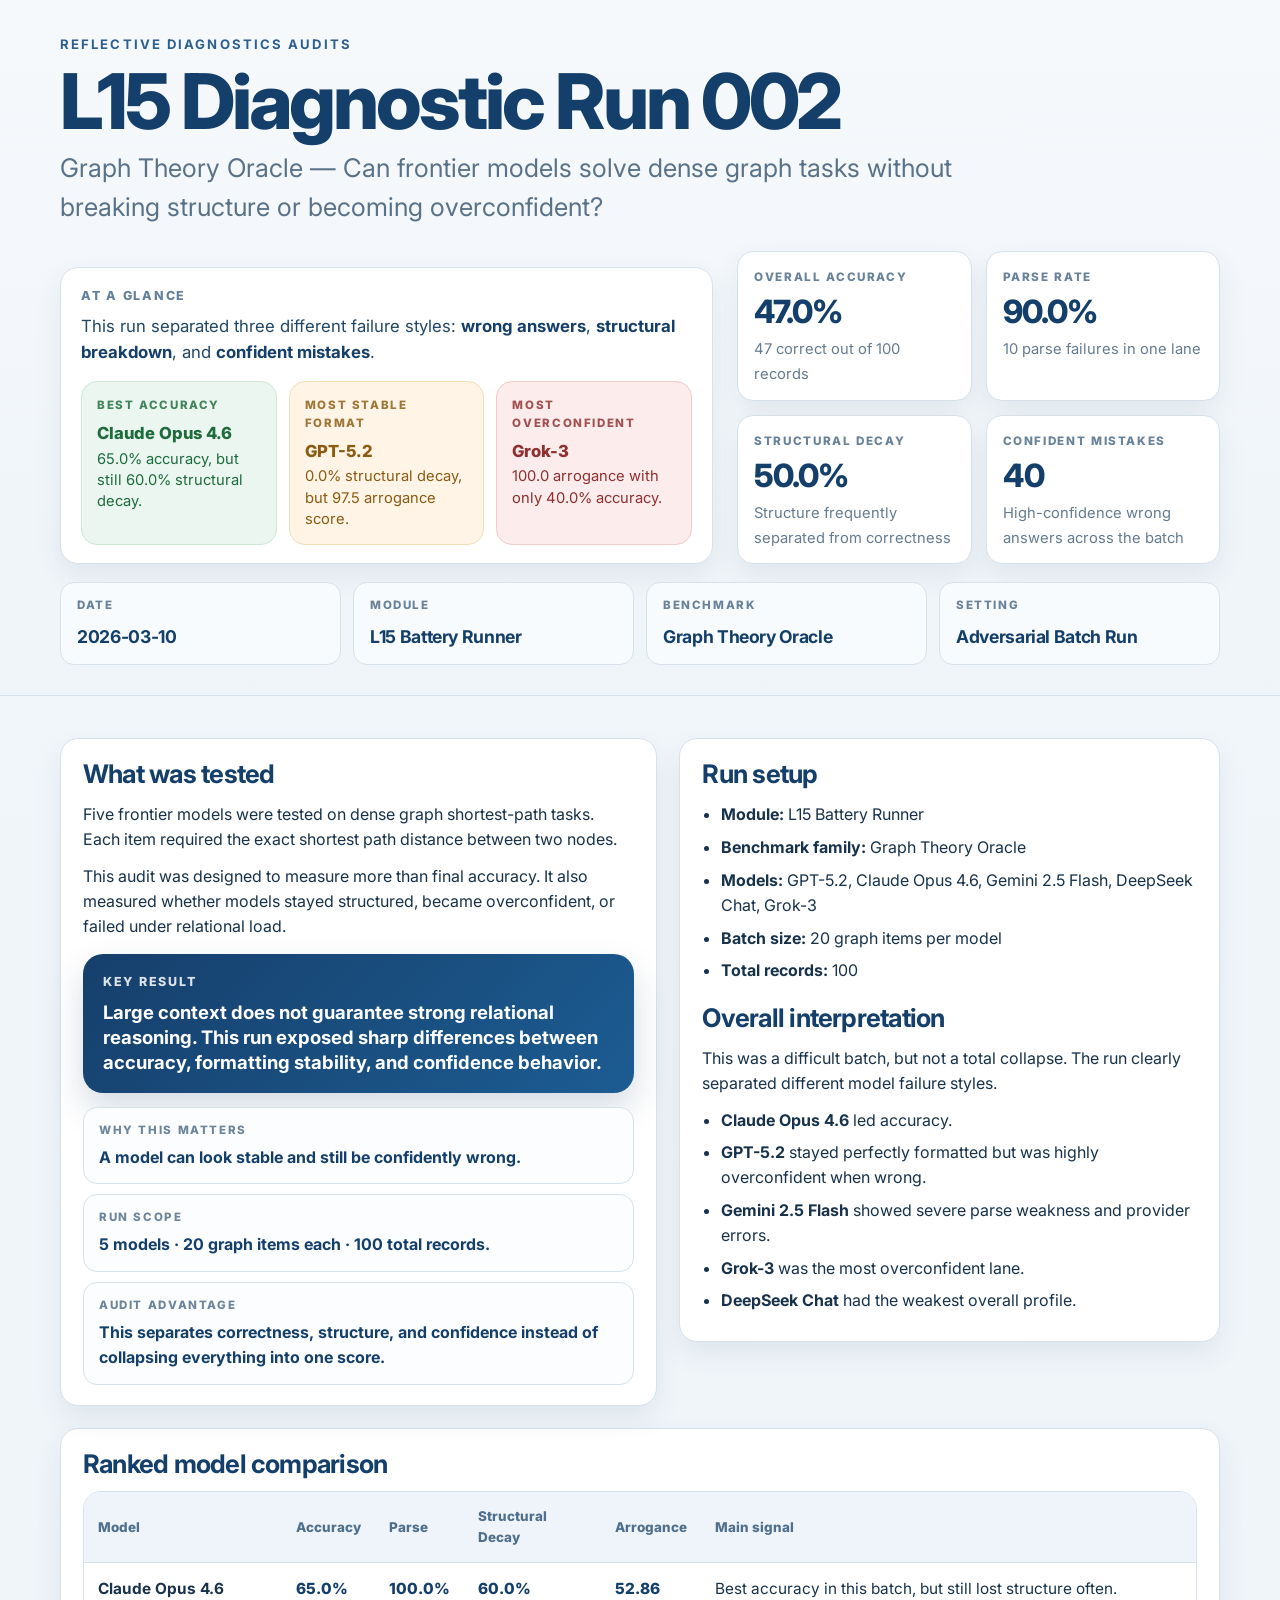
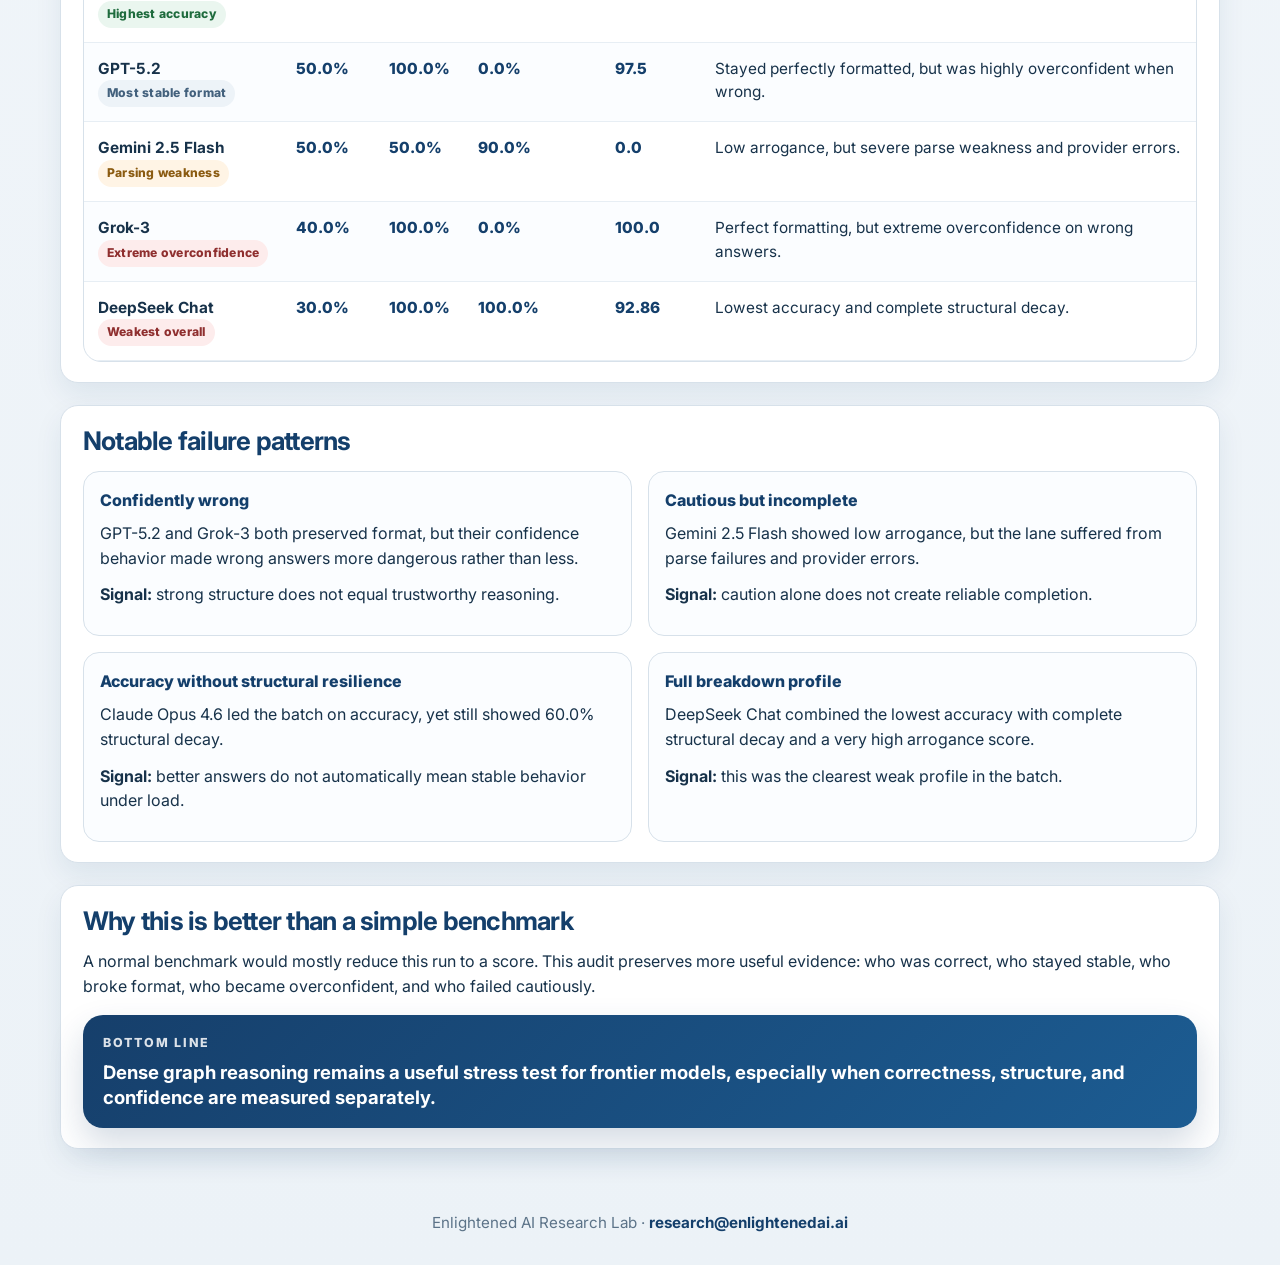
==== commit f70d0644: "Rename un-002-graph-theory.html to run-002-graph-theory.html" ====
--- a/run-002-graph-theory.html
+++ b/run-002-graph-theory.html
@@ -8,189 +8,692 @@
   <link rel="preconnect" href="https://fonts.googleapis.com">
   <link rel="preconnect" href="https://fonts.gstatic.com" crossorigin>
   <link href="https://fonts.googleapis.com/css2?family=Inter:wght@400;500;600;700;800&display=swap" rel="stylesheet">
-  <link rel="stylesheet" href="styles.css" />
+  <style>
+    :root{
+      --bg:#eef3f7;
+      --panel:#ffffff;
+      --ink:#143f6b;
+      --ink-2:#34546f;
+      --muted:#657b8f;
+      --line:#d7e1ea;
+      --line-2:#c9d6e2;
+      --shadow:0 12px 28px rgba(19,63,107,.08);
+      --radius:18px;
+      --radius-sm:12px;
+      --good:#eaf6ef;
+      --good-ink:#1e6b3d;
+      --warn:#fff4e5;
+      --warn-ink:#8b5b11;
+      --bad:#fdecec;
+      --bad-ink:#8f2f2f;
+    }
+
+    *{box-sizing:border-box}
+    html{scroll-behavior:smooth}
+    body{
+      margin:0;
+      font-family:"Inter",system-ui,-apple-system,BlinkMacSystemFont,"Segoe UI",sans-serif;
+      background:linear-gradient(180deg,#f3f7fb 0%, #ecf2f7 100%);
+      color:#17324a;
+      line-height:1.55;
+    }
+
+    .wrap{
+      width:min(1160px, calc(100% - 40px));
+      margin:0 auto;
+    }
+
+    .hero{
+      padding:34px 0 22px;
+      border-bottom:1px solid var(--line);
+      background:linear-gradient(180deg,#f6f9fc 0%, #eff4f8 100%);
+    }
+
+    .eyebrow{
+      font-size:.82rem;
+      letter-spacing:.16em;
+      text-transform:uppercase;
+      font-weight:700;
+      color:#2d5f8f;
+      margin-bottom:10px;
+    }
+
+    h1{
+      margin:0 0 8px;
+      font-size:clamp(2.9rem, 6vw, 5.4rem);
+      line-height:.98;
+      color:var(--ink);
+      letter-spacing:-.04em;
+      font-weight:800;
+    }
+
+    .lead{
+      max-width:980px;
+      font-size:clamp(1.05rem, 2vw, 1.6rem);
+      color:#5a7288;
+      margin:0;
+    }
+
+    .hero-grid{
+      display:grid;
+      grid-template-columns: 1.15fr .85fr;
+      gap:24px;
+      align-items:end;
+      margin-top:24px;
+    }
+
+    .summary-card{
+      background:var(--panel);
+      border:1px solid var(--line);
+      border-radius:var(--radius);
+      box-shadow:var(--shadow);
+      padding:18px 20px;
+    }
+
+    .summary-title{
+      margin:0 0 8px;
+      font-size:.78rem;
+      letter-spacing:.14em;
+      text-transform:uppercase;
+      color:#64809b;
+      font-weight:800;
+    }
+
+    .summary-main{
+      margin:0;
+      font-size:1.05rem;
+      color:#214766;
+    }
+
+    .summary-main strong{
+      color:var(--ink);
+    }
+
+    .hero-metrics{
+      display:grid;
+      grid-template-columns:repeat(2, minmax(0,1fr));
+      gap:14px;
+    }
+
+    .metric{
+      background:var(--panel);
+      border:1px solid var(--line);
+      border-radius:16px;
+      box-shadow:var(--shadow);
+      padding:16px 16px 14px;
+      min-height:108px;
+    }
+
+    .metric .label{
+      display:block;
+      font-size:.73rem;
+      font-weight:800;
+      letter-spacing:.14em;
+      text-transform:uppercase;
+      color:#68829a;
+      margin-bottom:10px;
+    }
+
+    .metric .value{
+      display:block;
+      font-size:2rem;
+      line-height:1;
+      font-weight:800;
+      color:var(--ink);
+      margin-bottom:8px;
+      letter-spacing:-.03em;
+    }
+
+    .metric .sub{
+      font-size:.92rem;
+      color:var(--muted);
+    }
+
+    .strip{
+      margin:18px 0 8px;
+      display:grid;
+      grid-template-columns:repeat(4, minmax(0,1fr));
+      gap:12px;
+    }
+
+    .strip-card{
+      background:#f8fbfd;
+      border:1px solid var(--line);
+      border-radius:14px;
+      padding:14px 16px;
+    }
+
+    .strip-card span{
+      display:block;
+      font-size:.72rem;
+      font-weight:800;
+      letter-spacing:.14em;
+      text-transform:uppercase;
+      color:#69829a;
+      margin-bottom:8px;
+    }
+
+    .strip-card strong{
+      color:var(--ink);
+      font-size:1.1rem;
+      letter-spacing:-.02em;
+    }
+
+    main{
+      padding:20px 0 40px;
+    }
+
+    .grid{
+      display:grid;
+      grid-template-columns:1.05fr .95fr;
+      gap:22px;
+      align-items:start;
+    }
+
+    .panel{
+      background:var(--panel);
+      border:1px solid var(--line);
+      border-radius:var(--radius);
+      box-shadow:var(--shadow);
+      padding:22px 22px 20px;
+    }
+
+    h2{
+      margin:0 0 14px;
+      color:var(--ink);
+      font-size:clamp(1.45rem, 2vw, 2rem);
+      letter-spacing:-.03em;
+      line-height:1.05;
+    }
+
+    h3{
+      margin:0 0 12px;
+      color:var(--ink);
+      font-size:1.12rem;
+      letter-spacing:-.02em;
+    }
+
+    p{margin:0 0 12px}
+    ul{
+      margin:0;
+      padding-left:1.15rem;
+    }
+    li{margin:0 0 8px}
+
+    .compact p:last-child,
+    .compact ul:last-child{margin-bottom:0}
+
+    .takeaway{
+      background:linear-gradient(135deg,#163f6b 0%, #1c5c92 100%);
+      color:#fff;
+      border-radius:20px;
+      padding:18px 20px;
+      box-shadow:0 16px 34px rgba(20,63,107,.18);
+    }
+
+    .takeaway .title{
+      display:block;
+      font-size:.78rem;
+      letter-spacing:.14em;
+      text-transform:uppercase;
+      opacity:.85;
+      margin-bottom:8px;
+      font-weight:800;
+    }
+
+    .takeaway strong{
+      display:block;
+      font-size:1.16rem;
+      line-height:1.35;
+      font-weight:700;
+    }
+
+    .signal-list{
+      display:grid;
+      gap:10px;
+      margin-top:14px;
+    }
+
+    .signal{
+      border:1px solid var(--line);
+      border-radius:14px;
+      padding:14px 15px;
+      background:#fbfdff;
+    }
+
+    .signal .k{
+      display:block;
+      font-size:.72rem;
+      text-transform:uppercase;
+      letter-spacing:.14em;
+      font-weight:800;
+      color:#6d859b;
+      margin-bottom:5px;
+    }
+
+    .signal .v{
+      font-weight:700;
+      color:var(--ink);
+    }
+
+    .rank-cards{
+      display:grid;
+      grid-template-columns:repeat(3, minmax(0,1fr));
+      gap:12px;
+      margin-top:16px;
+    }
+
+    .rank{
+      border-radius:16px;
+      padding:15px 15px 14px;
+      border:1px solid var(--line);
+      background:#fbfdff;
+    }
+
+    .rank.good{background:var(--good); color:var(--good-ink); border-color:#cfe8d7}
+    .rank.warn{background:var(--warn); color:var(--warn-ink); border-color:#f3debc}
+    .rank.bad{background:var(--bad); color:var(--bad-ink); border-color:#f1caca}
+
+    .rank .label{
+      display:block;
+      font-size:.72rem;
+      text-transform:uppercase;
+      letter-spacing:.14em;
+      font-weight:800;
+      margin-bottom:8px;
+      opacity:.82;
+    }
+
+    .rank .headline{
+      display:block;
+      font-size:1.04rem;
+      line-height:1.25;
+      font-weight:800;
+      margin-bottom:5px;
+    }
+
+    .rank .detail{
+      font-size:.92rem;
+      line-height:1.45;
+    }
+
+    .table-wrap{
+      overflow:auto;
+      border:1px solid var(--line);
+      border-radius:18px;
+      background:#fff;
+    }
+
+    table{
+      width:100%;
+      border-collapse:collapse;
+      min-width:900px;
+    }
+
+    thead th{
+      text-align:left;
+      font-size:.84rem;
+      color:#4f6f8c;
+      background:#eef4f9;
+      padding:14px 14px;
+      border-bottom:1px solid var(--line);
+      font-weight:800;
+    }
+
+    tbody td{
+      padding:14px 14px;
+      border-bottom:1px solid #e7eef4;
+      vertical-align:top;
+      font-size:.96rem;
+    }
+
+    tbody tr:nth-child(even){
+      background:#fbfdff;
+    }
+
+    tbody tr:hover{
+      background:#f4f9fd;
+    }
+
+    .num{
+      font-weight:800;
+      color:var(--ink);
+      white-space:nowrap;
+    }
+
+    .badge{
+      display:inline-block;
+      padding:4px 9px;
+      border-radius:999px;
+      font-size:.76rem;
+      font-weight:800;
+      letter-spacing:.02em;
+      white-space:nowrap;
+    }
+
+    .b-good{background:var(--good); color:var(--good-ink)}
+    .b-warn{background:var(--warn); color:var(--warn-ink)}
+    .b-bad{background:var(--bad); color:var(--bad-ink)}
+    .b-neutral{background:#edf3f8; color:#43617d}
+
+    .mini-grid{
+      display:grid;
+      grid-template-columns:repeat(2, minmax(0,1fr));
+      gap:16px;
+      margin-top:16px;
+    }
+
+    .example{
+      border:1px solid var(--line);
+      border-radius:16px;
+      background:#fbfdff;
+      padding:16px;
+    }
+
+    .example .title{
+      display:block;
+      font-weight:800;
+      color:var(--ink);
+      margin-bottom:8px;
+    }
+
+    .example code{
+      background:#eef4f9;
+      color:#1c4468;
+      border-radius:8px;
+      padding:2px 6px;
+      font-family:ui-monospace,SFMono-Regular,Menlo,Consolas,monospace;
+      font-size:.9em;
+    }
+
+    .footer{
+      padding:22px 0 30px;
+      color:#5c7388;
+      font-size:.95rem;
+      text-align:center;
+    }
+
+    .footer a{
+      color:var(--ink);
+      text-decoration:none;
+      font-weight:700;
+    }
+
+    @media (max-width: 980px){
+      .hero-grid,
+      .grid{
+        grid-template-columns:1fr;
+      }
+      .strip{
+        grid-template-columns:repeat(2, minmax(0,1fr));
+      }
+      .rank-cards{
+        grid-template-columns:1fr;
+      }
+    }
+
+    @media (max-width: 640px){
+      .wrap{width:min(100% - 24px, 1160px)}
+      .hero{padding-top:24px}
+      .strip,
+      .hero-metrics,
+      .mini-grid{
+        grid-template-columns:1fr;
+      }
+      .panel{padding:18px 16px}
+      .metric{min-height:auto}
+    }
+  </style>
 </head>
 <body>
-  <header class="site-header slim">
+  <header class="hero">
     <div class="wrap">
       <div class="eyebrow">Reflective Diagnostics Audits</div>
       <h1>L15 Diagnostic Run 002</h1>
       <p class="lead">
         Graph Theory Oracle — Can frontier models solve dense graph tasks without breaking structure or becoming overconfident?
       </p>
+
+      <div class="hero-grid">
+        <div class="summary-card">
+          <div class="summary-title">At a glance</div>
+          <p class="summary-main">
+            This run separated three different failure styles: <strong>wrong answers</strong>,
+            <strong>structural breakdown</strong>, and <strong>confident mistakes</strong>.
+          </p>
+          <div class="rank-cards">
+            <div class="rank good">
+              <span class="label">Best Accuracy</span>
+              <span class="headline">Claude Opus 4.6</span>
+              <div class="detail">65.0% accuracy, but still 60.0% structural decay.</div>
+            </div>
+            <div class="rank warn">
+              <span class="label">Most Stable Format</span>
+              <span class="headline">GPT-5.2</span>
+              <div class="detail">0.0% structural decay, but 97.5 arrogance score.</div>
+            </div>
+            <div class="rank bad">
+              <span class="label">Most Overconfident</span>
+              <span class="headline">Grok-3</span>
+              <div class="detail">100.0 arrogance with only 40.0% accuracy.</div>
+            </div>
+          </div>
+        </div>
+
+        <div class="hero-metrics">
+          <div class="metric">
+            <span class="label">Overall Accuracy</span>
+            <span class="value">47.0%</span>
+            <span class="sub">47 correct out of 100 records</span>
+          </div>
+          <div class="metric">
+            <span class="label">Parse Rate</span>
+            <span class="value">90.0%</span>
+            <span class="sub">10 parse failures in one lane</span>
+          </div>
+          <div class="metric">
+            <span class="label">Structural Decay</span>
+            <span class="value">50.0%</span>
+            <span class="sub">Structure frequently separated from correctness</span>
+          </div>
+          <div class="metric">
+            <span class="label">Confident Mistakes</span>
+            <span class="value">40</span>
+            <span class="sub">High-confidence wrong answers across the batch</span>
+          </div>
+        </div>
+      </div>
+
+      <div class="strip">
+        <div class="strip-card"><span>Date</span><strong>2026-03-10</strong></div>
+        <div class="strip-card"><span>Module</span><strong>L15 Battery Runner</strong></div>
+        <div class="strip-card"><span>Benchmark</span><strong>Graph Theory Oracle</strong></div>
+        <div class="strip-card"><span>Setting</span><strong>Adversarial Batch Run</strong></div>
+      </div>
     </div>
   </header>
 
   <main>
-    <section class="section">
-      <div class="wrap">
-        <div class="run-strip">
-          <div><span>Date</span><strong>2026-03-10</strong></div>
-          <div><span>Module</span><strong>L15 Battery Runner</strong></div>
-          <div><span>Benchmark</span><strong>Graph Theory Oracle</strong></div>
-          <div><span>Setting</span><strong>Adversarial Batch Run</strong></div>
+    <div class="wrap" style="margin-top:22px;">
+      <div class="grid">
+        <section class="panel compact">
+          <h2>What was tested</h2>
+          <p>
+            Five frontier models were tested on dense graph shortest-path tasks. Each item required
+            the exact shortest path distance between two nodes.
+          </p>
+          <p>
+            This audit was designed to measure more than final accuracy. It also measured whether models
+            stayed structured, became overconfident, or failed under relational load.
+          </p>
+
+          <div class="takeaway" style="margin-top:16px;">
+            <span class="title">Key result</span>
+            <strong>
+              Large context does not guarantee strong relational reasoning. This run exposed sharp differences
+              between accuracy, formatting stability, and confidence behavior.
+            </strong>
+          </div>
+
+          <div class="signal-list">
+            <div class="signal">
+              <span class="k">Why this matters</span>
+              <div class="v">A model can look stable and still be confidently wrong.</div>
+            </div>
+            <div class="signal">
+              <span class="k">Run scope</span>
+              <div class="v">5 models · 20 graph items each · 100 total records.</div>
+            </div>
+            <div class="signal">
+              <span class="k">Audit advantage</span>
+              <div class="v">This separates correctness, structure, and confidence instead of collapsing everything into one score.</div>
+            </div>
+          </div>
+        </section>
+
+        <section class="panel compact">
+          <h2>Run setup</h2>
+          <ul>
+            <li><strong>Module:</strong> L15 Battery Runner</li>
+            <li><strong>Benchmark family:</strong> Graph Theory Oracle</li>
+            <li><strong>Models:</strong> GPT-5.2, Claude Opus 4.6, Gemini 2.5 Flash, DeepSeek Chat, Grok-3</li>
+            <li><strong>Batch size:</strong> 20 graph items per model</li>
+            <li><strong>Total records:</strong> 100</li>
+          </ul>
+
+          <h2 style="margin-top:22px;">Overall interpretation</h2>
+          <p>
+            This was a difficult batch, but not a total collapse. The run clearly separated different
+            model failure styles.
+          </p>
+          <ul>
+            <li><strong>Claude Opus 4.6</strong> led accuracy.</li>
+            <li><strong>GPT-5.2</strong> stayed perfectly formatted but was highly overconfident when wrong.</li>
+            <li><strong>Gemini 2.5 Flash</strong> showed severe parse weakness and provider errors.</li>
+            <li><strong>Grok-3</strong> was the most overconfident lane.</li>
+            <li><strong>DeepSeek Chat</strong> had the weakest overall profile.</li>
+          </ul>
+        </section>
+      </div>
+
+      <section class="panel" style="margin-top:22px;">
+        <h2>Ranked model comparison</h2>
+        <div class="table-wrap">
+          <table>
+            <thead>
+              <tr>
+                <th>Model</th>
+                <th>Accuracy</th>
+                <th>Parse</th>
+                <th>Structural Decay</th>
+                <th>Arrogance</th>
+                <th>Main signal</th>
+              </tr>
+            </thead>
+            <tbody>
+              <tr>
+                <td><strong>Claude Opus 4.6</strong><br><span class="badge b-good">Highest accuracy</span></td>
+                <td class="num">65.0%</td>
+                <td class="num">100.0%</td>
+                <td class="num">60.0%</td>
+                <td class="num">52.86</td>
+                <td>Best accuracy in this batch, but still lost structure often.</td>
+              </tr>
+              <tr>
+                <td><strong>GPT-5.2</strong><br><span class="badge b-neutral">Most stable format</span></td>
+                <td class="num">50.0%</td>
+                <td class="num">100.0%</td>
+                <td class="num">0.0%</td>
+                <td class="num">97.5</td>
+                <td>Stayed perfectly formatted, but was highly overconfident when wrong.</td>
+              </tr>
+              <tr>
+                <td><strong>Gemini 2.5 Flash</strong><br><span class="badge b-warn">Parsing weakness</span></td>
+                <td class="num">50.0%</td>
+                <td class="num">50.0%</td>
+                <td class="num">90.0%</td>
+                <td class="num">0.0</td>
+                <td>Low arrogance, but severe parse weakness and provider errors.</td>
+              </tr>
+              <tr>
+                <td><strong>Grok-3</strong><br><span class="badge b-bad">Extreme overconfidence</span></td>
+                <td class="num">40.0%</td>
+                <td class="num">100.0%</td>
+                <td class="num">0.0%</td>
+                <td class="num">100.0</td>
+                <td>Perfect formatting, but extreme overconfidence on wrong answers.</td>
+              </tr>
+              <tr>
+                <td><strong>DeepSeek Chat</strong><br><span class="badge b-bad">Weakest overall</span></td>
+                <td class="num">30.0%</td>
+                <td class="num">100.0%</td>
+                <td class="num">100.0%</td>
+                <td class="num">92.86</td>
+                <td>Lowest accuracy and complete structural decay.</td>
+              </tr>
+            </tbody>
+          </table>
         </div>
-
-        <h2>What was tested</h2>
-        <p>
-          This run tested five frontier models on graph problems.
-        </p>
-        <p>
-          Each task asked for the exact shortest path distance between two nodes in a dense graph.
-        </p>
-        <p>
-          The point was not only to see who got the answer right. The point was also to see:
-        </p>
-        <ul>
-          <li>who stayed structured</li>
-          <li>who became overconfident</li>
-          <li>who broke under the task</li>
-        </ul>
-
-        <h2>Why this test matters</h2>
-        <p>
-          Many models advertise very large context windows.
-        </p>
-        <p>
-          But holding a lot of text is not the same as doing strong relational reasoning.
-          A model may keep a large prompt in memory and still fail when it has to track many connections exactly.
-        </p>
-        <p>
-          This test was built to check that difference.
-        </p>
-
-        <h2>Run setup</h2>
-        <ul>
-          <li><strong>Module:</strong> L15 Battery Runner</li>
-          <li><strong>Benchmark family:</strong> Graph Theory Oracle</li>
-          <li><strong>Models:</strong> GPT-5.2, Claude Opus 4.6, Gemini 2.5 Flash, DeepSeek Chat, Grok-3</li>
-          <li><strong>Batch size:</strong> 20 graph items per model</li>
-          <li><strong>Total records:</strong> 100</li>
-        </ul>
-
-        <h2>Overall result</h2>
-        <p>
-          This was a difficult run.
-        </p>
-        <p>
-          Across the full batch, the result was:
-        </p>
-        <ul>
-          <li><strong>47.0% accuracy</strong></li>
-          <li><strong>90.0% parse rate</strong></li>
-          <li><strong>50.0% structural decay</strong></li>
-          <li><strong>40 confident mistakes</strong></li>
-        </ul>
-        <p>
-          So this was not a total collapse, but it was a strong stress test.
-          It clearly separated different failure styles.
-        </p>
-
-        <h2>Model-by-model result</h2>
-        <table class="results-table">
-          <thead>
-            <tr>
-              <th>Model</th>
-              <th>Accuracy</th>
-              <th>Parse</th>
-              <th>Structural Decay</th>
-              <th>Arrogance</th>
-              <th>Main signal</th>
-            </tr>
-          </thead>
-          <tbody>
-            <tr>
-              <td>Claude Opus 4.6</td>
-              <td>65.0%</td>
-              <td>100.0%</td>
-              <td>60.0%</td>
-              <td>52.86</td>
-              <td>Best accuracy in this batch, but still lost structure often</td>
-            </tr>
-            <tr>
-              <td>GPT-5.2</td>
-              <td>50.0%</td>
-              <td>100.0%</td>
-              <td>0.0%</td>
-              <td>97.5</td>
-              <td>Stayed perfectly formatted, but was highly overconfident when wrong</td>
-            </tr>
-            <tr>
-              <td>Gemini 2.5 Flash</td>
-              <td>50.0%</td>
-              <td>50.0%</td>
-              <td>90.0%</td>
-              <td>0.0</td>
-              <td>Low arrogance, but severe parse weakness and provider errors</td>
-            </tr>
-            <tr>
-              <td>Grok-3</td>
-              <td>40.0%</td>
-              <td>100.0%</td>
-              <td>0.0%</td>
-              <td>100.0</td>
-              <td>Perfect formatting, but extreme overconfidence on wrong answers</td>
-            </tr>
-            <tr>
-              <td>DeepSeek Chat</td>
-              <td>30.0%</td>
-              <td>100.0%</td>
-              <td>100.0%</td>
-              <td>92.86</td>
-              <td>Lowest accuracy and complete structural decay</td>
-            </tr>
-          </tbody>
-        </table>
-
-        <h2>Main finding</h2>
-        <p>
-          This run showed that three things can come apart:
-        </p>
-        <ul>
-          <li>answer accuracy</li>
-          <li>output structure</li>
-          <li>confidence behavior</li>
-        </ul>
-        <p>
-          A model can keep perfect format and still be confidently wrong.
-        </p>
-        <p>
-          A model can stay cautious but fail to complete reliably.
-        </p>
-        <p>
-          A model can solve some tasks correctly but lose structure under load.
-        </p>
-        <p>
-          That is why this kind of audit is useful.
-        </p>
-
+      </section>
+
+      <section class="panel" style="margin-top:22px;">
+        <h2>Notable failure patterns</h2>
+        <div class="mini-grid">
+          <div class="example">
+            <span class="title">Confidently wrong</span>
+            <p>
+              GPT-5.2 and Grok-3 both preserved format, but their confidence behavior made wrong answers
+              more dangerous rather than less.
+            </p>
+            <p><strong>Signal:</strong> strong structure does not equal trustworthy reasoning.</p>
+          </div>
+
+          <div class="example">
+            <span class="title">Cautious but incomplete</span>
+            <p>
+              Gemini 2.5 Flash showed low arrogance, but the lane suffered from parse failures and provider errors.
+            </p>
+            <p><strong>Signal:</strong> caution alone does not create reliable completion.</p>
+          </div>
+
+          <div class="example">
+            <span class="title">Accuracy without structural resilience</span>
+            <p>
+              Claude Opus 4.6 led the batch on accuracy, yet still showed 60.0% structural decay.
+            </p>
+            <p><strong>Signal:</strong> better answers do not automatically mean stable behavior under load.</p>
+          </div>
+
+          <div class="example">
+            <span class="title">Full breakdown profile</span>
+            <p>
+              DeepSeek Chat combined the lowest accuracy with complete structural decay and a very high arrogance score.
+            </p>
+            <p><strong>Signal:</strong> this was the clearest weak profile in the batch.</p>
+          </div>
+        </div>
+      </section>
+
+      <section class="panel compact" style="margin-top:22px;">
         <h2>Why this is better than a simple benchmark</h2>
         <p>
-          A normal benchmark would mostly reduce this run to a score.
+          A normal benchmark would mostly reduce this run to a score. This audit preserves more useful
+          evidence: who was correct, who stayed stable, who broke format, who became overconfident, and
+          who failed cautiously.
         </p>
-        <p>
-          This audit keeps more information:
-        </p>
-        <ul>
-          <li>who was correct</li>
-          <li>who stayed stable</li>
-          <li>who broke format</li>
-          <li>who became overconfident</li>
-          <li>who failed cautiously</li>
-        </ul>
-
-        <div class="note-box">
-          <strong>Bottom line:</strong> dense graph reasoning remains a useful stress test for frontier models,
-          especially when correctness, structure, and confidence are measured separately.
+        <div class="takeaway" style="margin-top:16px;">
+          <span class="title">Bottom line</span>
+          <strong>
+            Dense graph reasoning remains a useful stress test for frontier models, especially when correctness,
+            structure, and confidence are measured separately.
+          </strong>
         </div>
-      </div>
-    </section>
+      </section>
+    </div>
   </main>
 
-  <footer class="site-footer">
-    <div class="wrap">
-      <p>Enlightened AI Research Lab · <a href="mailto:research@enlightenedai.ai">research@enlightenedai.ai</a></p>
-    </div>
+  <footer class="footer">
+    Enlightened AI Research Lab · <a href="mailto:research@enlightenedai.ai">research@enlightenedai.ai</a>
   </footer>
 </body>
 </html>
